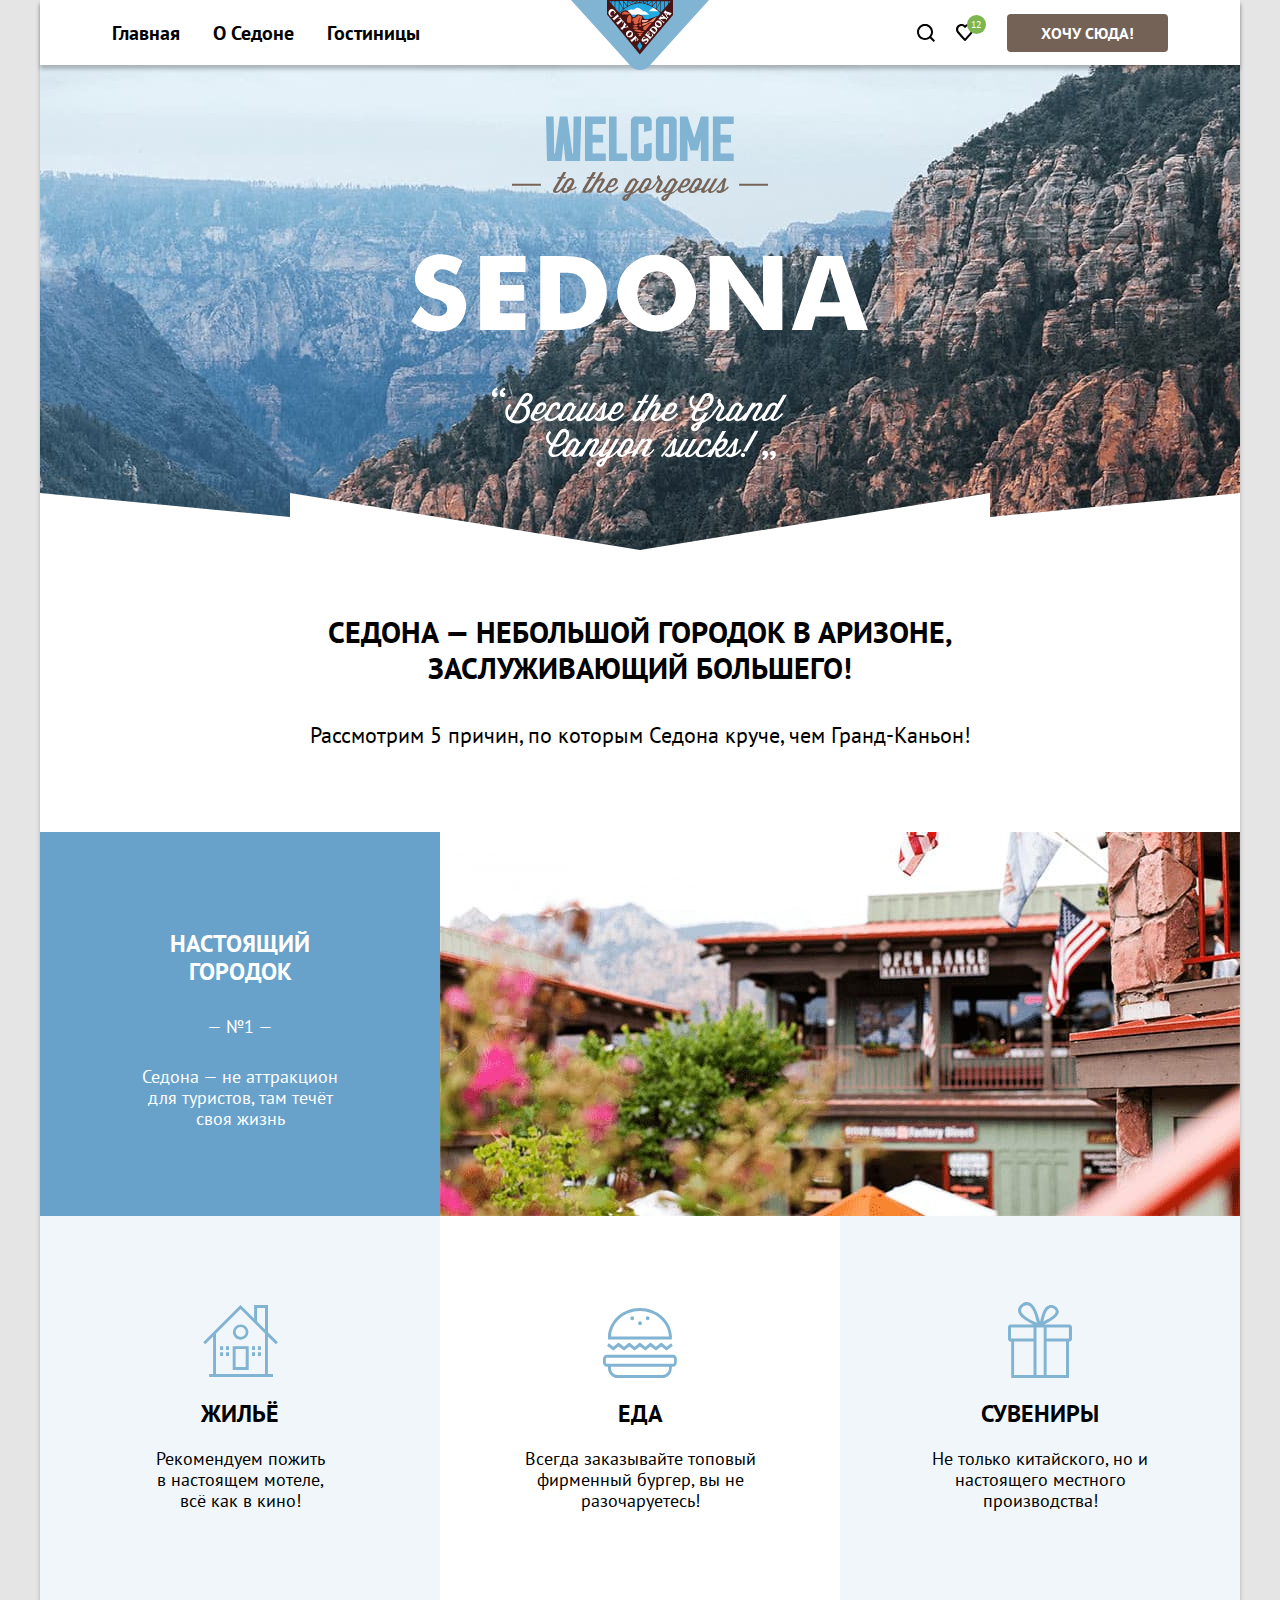
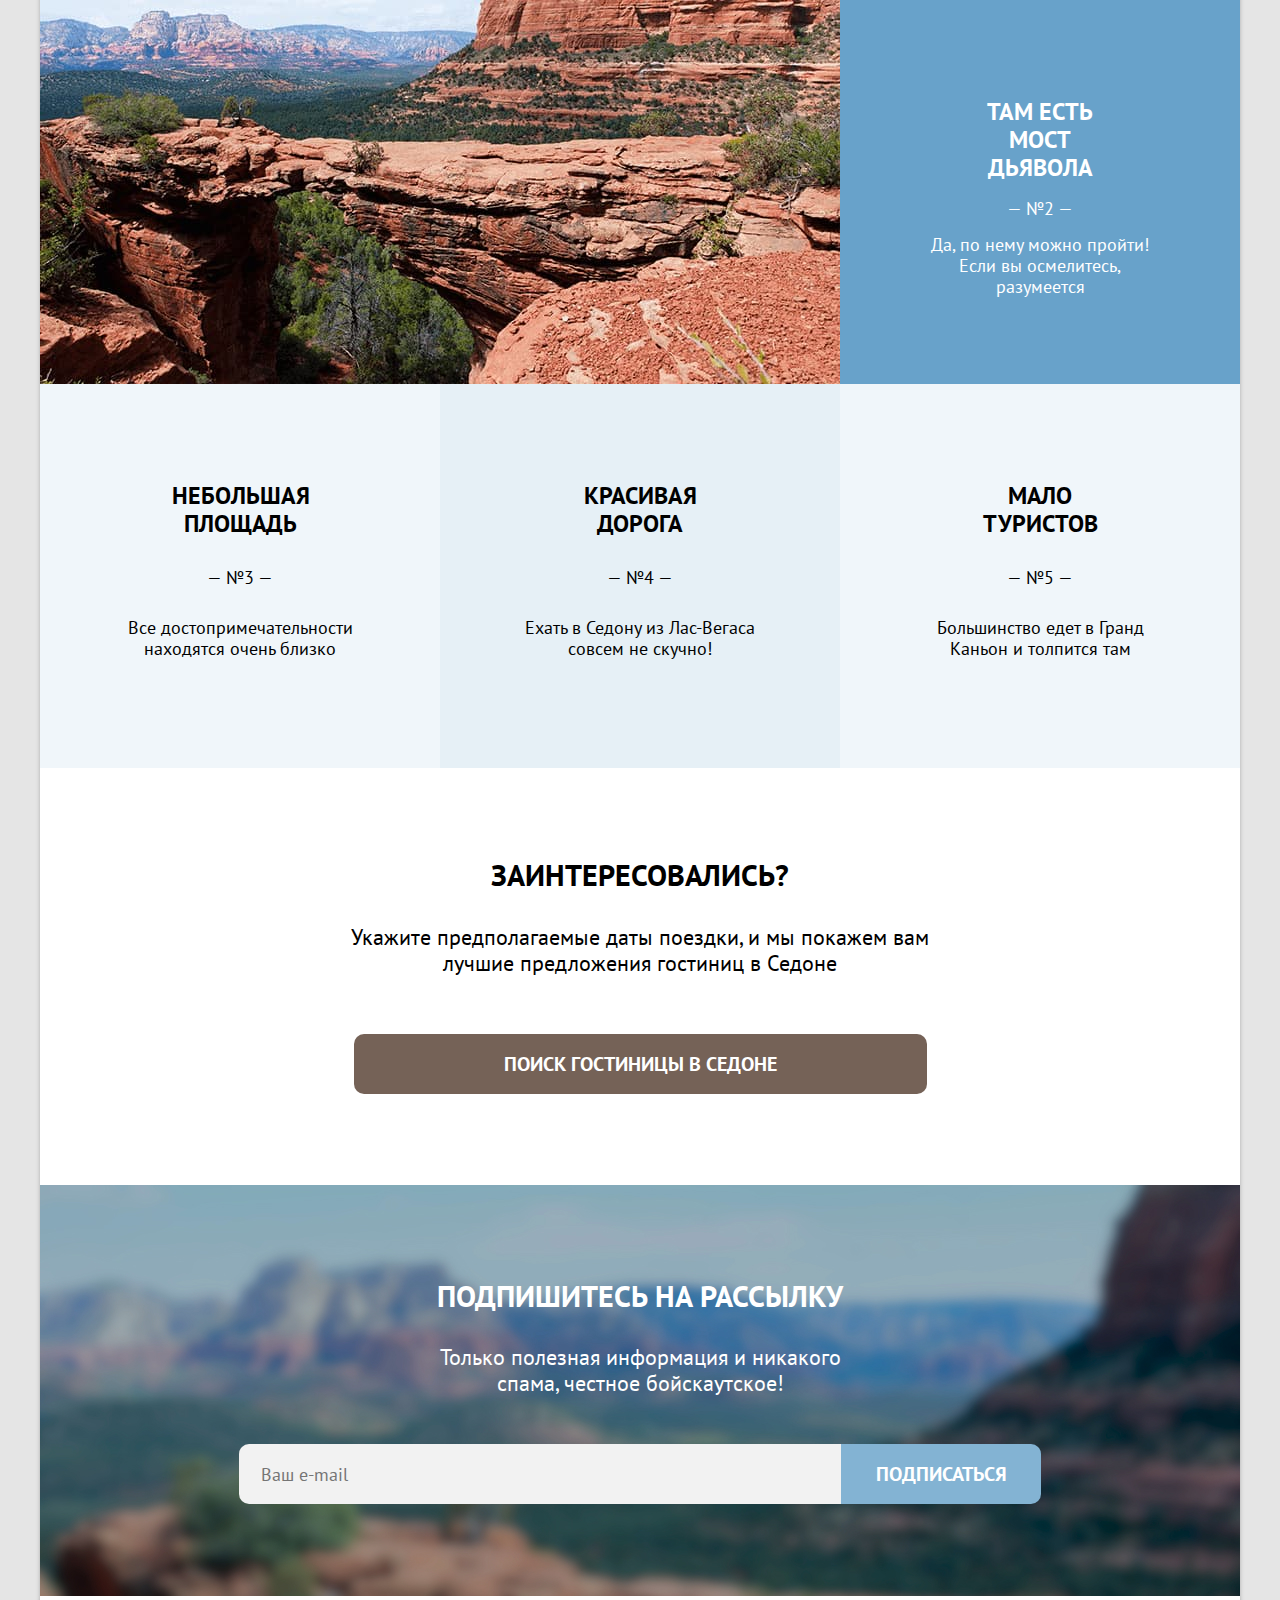
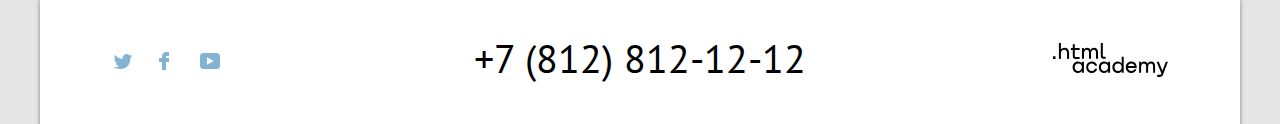
==== index.html @ 9c2007ab "Update index.html" ====
<!DOCTYPE html>
<html lang="ru">

<head>
  <meta charset="utf-8">
  <title>HTML Academy: Седона</title>
  <link href="css/style.css" rel="stylesheet">
</head>

<body>
  <div class="container">
    <header class="page-header">
      <nav class="navigation">
        <ul class="navigation-list">
          <li class="navigation-item">
            <a class="navigation-link" href="index.html">
              Главная
            </a>
          </li>
          <li class="navigation-item">
            <a class="navigation-link" href="#">
              О Седоне
            </a>
          </li>
          <li class="navigation-item">
            <a class="navigation-link" href="catalog.html">
              Гостиницы
            </a>
          </li>
        </ul>
        <a href="" class="sedona-logo">
          <img src="img/sedona.svg" alt="Логотип Седоны" width="138" height="70.05">
        </a>
        <ul class="navigation-list navigation-user">
          <li class="navigation-user-item">
            <button class="navigation-button button search-button" type="button">
              <span class="visually-hidden">
                Поиск
              </span>
            </button>
          </li>
          <li class="navigation-user-item">
            <button class="navigation-button button favourites-button" type="button">
              <span class="visually-hidden">
                Избранное
              </span>
              <p class="number-of-favourites">
              </p>
            </button>
            <div class="popover popover-favourites">
              <button class="popover-close-button">
                <span class="visually-hidden">Закрыть</span>
              </button>
              <div class="popover-content">
                <span class="visually-hidden">
                  Избранное
                </span>
                <ul class="favourites-list">
                  <li class="favourites-item">
                    <a class="favourites-item-img-info">
                      <img src="./img/hotel-2-small.jpg" alt="Изображение первого отеля" class="hotel-cart-img"
                        height="48px" width="48px">
                      <div class="favourites-item-info">
                        <h2 class="favourites-item-title">
                          Desert Quail Inn
                        </h2>
                        <p class="favourites-item-type">
                          Мотель
                        </p>
                      </div>
                    </a>
                    <button class="delete-button button">
                      <svg class="delete-icon" width="16" height="16" viewBox="0 0 16 16" fill="none"
                        xmlns="http://www.w3.org/2000/svg">
                        <path
                          d="M15.3 2.3H13.1H2.8H0.6C0.3 2.3 0 2.5 0 2.8C0 3.1 0.3 3.4 0.6 3.4H2.3V15.4C2.3 15.7 2.6 16 2.9 16H13.1C13.4 16 13.7 15.7 13.7 15.4V3.4H15.4C15.7 3.4 16 3.1 16 2.8C16 2.5 15.6 2.3 15.3 2.3ZM12.5 14.8H3.4V3.4H12.5V14.8Z"
                          fill="black" />
                        <path
                          d="M6.19995 1.2H9.59995C9.89995 1.2 10.2 0.9 10.2 0.6C10.2 0.3 9.99995 0 9.69995 0H6.19995C5.89995 0 5.69995 0.3 5.69995 0.6C5.69995 0.9 5.89995 1.2 6.19995 1.2Z"
                          fill="black" />
                        <path
                          d="M6.2001 12C6.5001 12 6.8001 11.7 6.8001 11.4V5.7C6.8001 5.4 6.5001 5.1 6.2001 5.1C5.9001 5.1 5.6001 5.4 5.6001 5.7V11.4C5.7001 11.7 5.9001 12 6.2001 12Z"
                          fill="black" />
                        <path
                          d="M9.7001 12C10.0001 12 10.3001 11.7 10.3001 11.4V5.7C10.3001 5.4 10.0001 5.1 9.7001 5.1C9.4001 5.1 9.1001 5.5 9.1001 5.7V11.4C9.1001 11.7 9.3001 12 9.7001 12Z"
                          fill="black" />
                      </svg>
                    </button>
                  </li>
                  <li class="favourites-item">
                    <div class="favourites-item-img-info">
                      <img src="./img/hotel-3-small.jpg" alt="Изображение второго отеля" class="hotel-cart-img"
                        height="48px" width="48px">
                      <div class="favourites-item-info">
                        <h2 class="favourites-item-title">
                          Villas at Poco Diablo
                        </h2>
                        <p class="favourites-item-type">
                          Апартаменты
                        </p>
                      </div>
                    </div>
                    <button class="delete-button button">
                      <svg class="delete-icon" width="16" height="16" viewBox="0 0 16 16" fill="none"
                        xmlns="http://www.w3.org/2000/svg">
                        <path
                          d="M15.3 2.3H13.1H2.8H0.6C0.3 2.3 0 2.5 0 2.8C0 3.1 0.3 3.4 0.6 3.4H2.3V15.4C2.3 15.7 2.6 16 2.9 16H13.1C13.4 16 13.7 15.7 13.7 15.4V3.4H15.4C15.7 3.4 16 3.1 16 2.8C16 2.5 15.6 2.3 15.3 2.3ZM12.5 14.8H3.4V3.4H12.5V14.8Z"
                          fill="black" />
                        <path
                          d="M6.19995 1.2H9.59995C9.89995 1.2 10.2 0.9 10.2 0.6C10.2 0.3 9.99995 0 9.69995 0H6.19995C5.89995 0 5.69995 0.3 5.69995 0.6C5.69995 0.9 5.89995 1.2 6.19995 1.2Z"
                          fill="black" />
                        <path
                          d="M6.2001 12C6.5001 12 6.8001 11.7 6.8001 11.4V5.7C6.8001 5.4 6.5001 5.1 6.2001 5.1C5.9001 5.1 5.6001 5.4 5.6001 5.7V11.4C5.7001 11.7 5.9001 12 6.2001 12Z"
                          fill="black" />
                        <path
                          d="M9.7001 12C10.0001 12 10.3001 11.7 10.3001 11.4V5.7C10.3001 5.4 10.0001 5.1 9.7001 5.1C9.4001 5.1 9.1001 5.5 9.1001 5.7V11.4C9.1001 11.7 9.3001 12 9.7001 12Z"
                          fill="black" />
                      </svg>
                    </button>
                  </li>
                </ul>
              </div>
              <button class="all-favourites-button button">
                <p class="all-favourites-title">
                  Все избранные
                </p>
              </button>
            </div>
          </li>
          <li class="navigation-user-item">
            <button class="navigation-link button button-wish" type="button">
              Хочу сюда!
            </button>
          </li>
        </ul>
      </nav>
    </header>
    <main class="main-page">
      <section class="intro-heading">
        <div class="intro-heading-img-wrap">
          <img src="img/welcome.svg" class="intro-heading-img-logo" alt="Добро пожаловать в Седону" width="458"
            height="352">
        </div>
        <svg class="triangles" width="1200" height="57" fill="none" xmlns="http://www.w3.org/2000/svg">
          <path d="M0 57V0l250 24V0l350 57L950 0v24l250-24v57H0Z" fill="#fff" />
        </svg>
      </section>
      <section class="intro-heading-title-text">
        <h1 class="intro-heading-title">
          Седона — небольшой городок в Аризоне, заслуживающий большего!
        </h1>
        <p class="intro-heading-text">
          Рассмотрим 5 причин, по которым Седона круче, чем Гранд-Каньон!
        </p>
      </section>
      <section class="reasons">
        <ul class="reasons-list">
          <li class="reasons-item">
            <div class="reasons-item-wrap">
              <h3 class="reasons-title">
                Настоящий городок
              </h3>
              <span class="reasons-number">
                — №1 —
              </span>
              <p class="reasons-description">
                Седона — не аттракцион для туристов, там течёт своя жизнь
              </p>
            </div>
          </li>
          <li class="reasons-item reasons-picture">
            <div class="reasons-item-picture">
              <img src="img/photo-1.jpg" class="reasons-img" alt="Фотография главной улицы" width="800" height="384">
            </div>
          </li>
          <li class="reasons-item">
            <div class="reasons-item-wrap">
              <svg class="subreason-1" width="75" height="72" fill="none" xmlns="http://www.w3.org/2000/svg">
                <path d="M29.7 65h16V41.2h-16V65Zm2.9-20.9h10.1v18H32.6v-18Z" fill="#81B3D2" />
                <path
                  d="m72.8 39.3 2.1-2.1-9.9-9.9V0H51.1v13.6L37.5 0 .2 37.2l2.1 2.1 7.8-7.8v37.6h-4V72H70v-2.9h-5.1V31.5l7.9 7.8ZM62 69.1H13V28.5L37.5 4.1 62 28.5v40.6Zm0-44.7-7.9-7.9V2.9H62v21.5Z"
                  fill="#81B3D2" />
                <path
                  d="M29.9 27.1c0 4.3 3.5 7.7 7.7 7.7 4.3 0 7.8-3.5 7.8-7.7 0-4.3-3.5-7.7-7.8-7.7a7.7 7.7 0 0 0-7.7 7.7Zm7.8-5a5 5 0 0 1 5 4.9c0 2.7-2.2 4.9-5 4.9a5 5 0 0 1-5-4.9c0-2.7 2.2-4.9 5-4.9ZM20.1 41.2h-3v3.9h3v-3.9ZM26 41.2h-3v3.9h3v-3.9ZM20.1 47.2h-3v3.9h3v-3.9ZM26 47.2h-3v3.9h3v-3.9ZM52 41.2h-3v3.9h3v-3.9ZM57.9 41.2h-3v3.9h3v-3.9ZM52 47.2h-3v3.9h3v-3.9ZM57.9 47.2h-3v3.9h3v-3.9Z"
                  fill="#81B3D2" />
              </svg>
              <h3 class="reasons-title">
                Жильё
              </h3>
              <p class="reasons-description">
                Рекомендуем пожить в настоящем мотеле, всё как в кино!
              </p>
            </div>
          </li>
          <li class="reasons-item">
            <div class="reasons-item-wrap">
              <svg class="subreason-2" width="74" height="70" fill="none" xmlns="http://www.w3.org/2000/svg">
                <path
                  d="M69.9 46.7H4.1C1.8 46.7 0 48.6 0 51v3.5c0 2.4 1.9 4.3 4.1 4.3H5v1.1C5 65.4 9.3 70 14.6 70h44.6c5.3 0 9.6-4.5 9.6-10.1v-1.1h.9c2.3 0 4.1-1.9 4.1-4.3V51a4 4 0 0 0-3.9-4.3ZM66 59.9c0 3.9-3 7-6.7 7H14.6c-3.7 0-6.7-3.2-6.7-7v-1.1H66v1.1Zm5.1-5.4c0 .7-.6 1.3-1.2 1.3H4c-.7 0-1.2-.6-1.2-1.3V51c0-.7.6-1.3 1.2-1.3h65.8c.7 0 1.2.6 1.2 1.3.1 0 .1 3.5.1 3.5ZM15.6 38.4l5.4 4.1 5.3-4.1 5.3 4.1 5.3-4.1 5.4 4.1 5.3-4.1 5.3 4.1 5.4-4.1 5.3 4.1 6.2-4.7-1.7-2.5-4.5 3.4-5.3-4.1-5.4 4.1-5.3-4.1-5.3 4.1-5.4-4.1-5.3 4.1-5.3-4.1-5.3 4.1-5.4-4.1-5.3 4.1-4.5-3.4-1.7 2.5 6.2 4.7 5.3-4.1ZM8 31.5h60.8c0-.6.1-1.2.1-1.9v-1.2C68.2 12.7 54.2 0 37 0 19.7 0 5.7 12.7 5 28.5v1.2c0 .6 0 1.3.1 1.9H8v-.1ZM37 3c15.6 0 28.4 11.3 29 25.5H8C8.6 14.4 21.4 3 37 3Z"
                  fill="#81B3D2" />
                <path
                  d="M37 17.3c1.05 0 1.9-.9 1.9-2s-.85-2-1.9-2c-1.05 0-1.9.9-1.9 2s.85 2 1.9 2ZM29.2 12.2c1.05 0 1.9-.9 1.9-2s-.85-2-1.9-2c-1.05 0-1.9.9-1.9 2s.85 2 1.9 2ZM44.7 12.2c1.05 0 1.9-.9 1.9-2s-.85-2-1.9-2c-1.05 0-1.9.9-1.9 2s.85 2 1.9 2Z"
                  fill="#81B3D2" />
              </svg>
              <h3 class="reasons-title">
                Еда
              </h3>
              <p class="reasons-description">
                Всегда заказывайте топовый фирменный бургер, вы не разочаруетесь!
              </p>
            </div>
          </li>
          <li class="reasons-item">
            <div class="reasons-item-wrap">
              <svg class="subreason-3" width="64" height="76" fill="none" xmlns="http://www.w3.org/2000/svg">
                <g clip-path="url(#b)">
                  <path
                    d="M61.1 22.5H36.3c13.8-6.9 14.9-11.3 14.4-13.7-1.2-4-5.7-7-10-5.4-5.6 2.1-7.1 10.4-8.6 16.4-2-6.1-3.8-13.8-8.2-17.7-1.3-1.1-3.1-2.3-5.8-2-4 .4-9.8 5.4-7.5 11 2.3 5.4 9.7 8.8 14.6 11.5H2.9A2.9 2.9 0 0 0 0 25.5v11.3c0 1.6 1.3 2.9 2.9 2.9h.3V76H61V39.6h.1c1.6 0 2.9-1.3 2.9-2.9V25.4c0-1.6-1.3-2.9-2.9-2.9ZM42.4 5.9c2.1-.3 5 1.3 5.3 3.2.4 2.8-3.4 5.3-5.1 6.4-2.5 1.7-4.9 2.6-7.3 4.1.9-3.7 2.5-13 7.1-13.7Zm-22.9 10c-2.2-1.5-6.5-4.4-6.4-7.8.1-3.6 5.7-6.6 8.8-3.9 3.9 3.4 5.7 11.1 7.1 16.6-3.2-1.5-6.3-2.8-9.5-4.9Zm6 57.1H6.1V39.6h19.4V73Zm0-36.5H3v-11h22.5v11Zm10.2 0V73h-7.2V25.6h7.2v10.9ZM58 73H38.6V39.6H58V73Zm2.9-36.5H38.6v-11h22.3v11Z"
                    fill="#81B3D2" />
                </g>
                <defs>
                  <clipPath id="b">
                    <path fill="#fff" d="M0 0h64v76H0z" />
                  </clipPath>
                </defs>
              </svg>
              <h3 class="reasons-title">
                Сувениры
              </h3>
              <p class="reasons-description">
                Не только китайского, но и настоящего местного производства!
              </p>
            </div>
          </li>
          <li class="reasons-item reasons-picture">
            <div class="reasons-item-picture">
              <img src="img/photo-2.jpg" class="reasons-img" alt="Мост дьявола" width="800" height="384">
            </div>
          </li>
          <li class="reasons-item">
            <div class="reasons-item-wrap">
              <h3 class="reasons-title">
                Там есть мост дьявола
              </h3>
              <span class="reasons-number">
                — №2 —
              </span>
              <p class="reasons-description">
                Да, по нему можно пройти! Если вы осмелитесь, разумеется
              </p>
            </div>
          </li>
          <li class="reasons-item">
            <div class="reasons-item-wrap">
              <h3 class="reasons-title">
                Небольшая площадь
              </h3>
              <span class="reasons-number">
                — №3 —
              </span>
              <p class="reasons-description">
                Все достопримечательности находятся очень близко
              </p>
            </div>
          </li>
          <li class="reasons-item">
            <div class="reasons-item-wrap">
              <h3 class="reasons-title">
                Красивая дорога
              </h3>
              <span class="reasons-number">
                — №4 —
              </span>
              <p class="reasons-description">
                Ехать в Седону из Лас-Вегаса совсем не скучно!
              </p>
            </div>
          </li>
          <li class="reasons-item">
            <div class="reasons-item-wrap">
              <h3 class="reasons-title">
                Мало туристов
              </h3>
              <span class="reasons-number">
                — №5 —
              </span>
              <p class="reasons-description">
                Большинство едет в Гранд Каньон и толпится там
              </p>
            </div>
          </li>
        </ul>
      </section>
      <section class="hotel-search">
          <h2 class="hotel-search-question">
            Заинтересовались?
          </h2>
          <p class="hotel-search-suggestions">
            Укажите предполагаемые даты поездки, и мы покажем вам лучшие предложения гостиниц в Седоне
          </p>
        <button class="button search-button-wrap" type="button">
          Поиск гостиницы в Седоне
        </button>
      </section>
      <section class="mailing">
        <h3 class="mailing-title">
          Подпишитесь на рассылку
        </h3>
        <p class="mailing-description">
          Только полезная информация и никакого спама, честное бойскаутское!
        </p>
        <form class="mailing-form" action="https://echo.htmlacademy.ru/" method="post">
          <input type="text" name="email" placeholder="Ваш e-mail" class="email">
          <button class="button mailing-button" type="submit">
            Подписаться
          </button>
        </form>
      </section>
    </main>
    <footer class="page-footer footer-container">
      <section class="social-contacts">
        <ul class="social-contacts-list">
          <li class="social-contacts-item" tabindex="1">
            <a class="social-link twitter-link" href="#">
              <span class="visually-hidden">
                Мы в твиттере
              </span>
            </a>
          </li>
          <li class="social-contacts-item" tabindex="1">
            <a class="social-link facebook-link" href="#">
              <span class="visually-hidden">
                Мы в фейсбуке
              </span>
            </a>
          </li>
          <li class="social-contacts-item" tabindex="1">
            <a class="social-link youtube-link" href="#">
              <span class="visually-hidden">
                Мы в ютюбе
              </span>
            </a>
          </li>

        </ul>
      </section>
      <section class="contacts-phone">
        <a class="footer-contacts-phone" href="tel:+78128121212">
          +7 (812) 812-12-12
        </a>
      </section>
      <section class="html-academy-contacts">
        <a class="html-academy-link" href="https://htmlacademy.ru/">
          <img src="img/html-academy.svg" alt="Логотип HTML Academy" class="html-academy-logo" width="115" height="34">
        </a>
      </section>
    </footer>
    <div class="modal-container">
      <div class="modal modal-search">
        <button class="modal-close-button">
          <span class="visually-hidden">
            Закрыть
          </span>
        </button>
        <section class="modal-content">
          <h2 class="modal-title">
            Поиск гостиницы в Седоне
          </h2>
        </section>
      </div>
    </div>
  </div>
</body>

</html>
---- css/style.css ----
@font-face {
    font-family: "PT Sans";
    font-style: normal;
    font-weight: 400;
    src: url(../fonts/ptsans-400.woff2) format("woff2");
    font-display: swap;
}
@font-face {
    font-family: "PT Sans";
    font-style: normal;
    font-weight: 700;
    src: url(../fonts/ptsans-700.woff2) format("woff2");
    font-display: swap;
}
:root {
    --coolLight: #83B3D3;
    --black: #000000;
    --dark: #333333;
    --gray: #e5e5e5;
    --light: #f2f2f2;
    --white: #ffffff;
    --warmLight: #756257;
    --neutralLight: #7DB54F;
    --coolLight_20: hsl(204 48% 67% / 0.2);
    --warmDark: #615048;
    --neutralDark: #6C9E42;
    --coolDark: #68A2CA;
    --coolLight_12: hsl(204 48% 67% / 0.12);
    --error: #FF5757;
    --warning: #FD922E;
    --success: #7DB550;
  }
body {
    margin:0;
    padding:0;
    background-color: var(--gray);
    font-family: "PT Sans", sans-serif;
    font-weight: 400;
    line-height: 26px;
}
.container {
    box-shadow:0 4px 4px 0 rgba(0,0,0,0.25);
}
.page-header {
    box-shadow:0 4px 4px 0 rgba(0,0,0,0.25);
    position:relative;
    padding:0 72px;
    z-index:1;
    height:65px;
}
.visually-hidden {
    position: absolute;
    width: 1px;
    height: 1px;
    margin: -1px;
    padding: 0;
    border: 0;
    clip: rect(0 0 0 0);
    overflow: hidden;
}
.container {
    display:grid;
    grid-template-rows: min-content 1fr min-content;
    min-height: 100vh;
    width:1200px;
    margin:0 auto;
    background-color: var(--white);
}
.navigation {
    font-size: 20px;
    font-weight: 700;
    display: flex;
    justify-content:space-between;
}
.navigation-list {
    display:flex;
    padding:0;
    flex-wrap:wrap;
    list-style-type:none;
}
.navigation-button {
    display:flex;
    align-items:center;
    justify-content:center;
}
.navigation-user {
    align-items:center;
}
.navigation-link {
    display:block;
    text-decoration:none;
}
.sedona-logo {
    position:absolute;
    top:0;
    left:50%;
    transform:translateX(-50%);
    z-index:2;
}
.search-button {
    background-image:url(../img/search.svg);
    background-repeat:no-repeat;
    background-position: center;
}
.search-button:hover {
    background-image:url(../img/search-hover.svg);
    background-repeat:no-repeat;
    background-position: center;
}
.search-button:focus{
    outline:none;
    padding:10px;
    outline:3px solid var(--coolLight);
    border-radius:10px;
}
.search-button:active {
    background-image:url(../img/search-active.svg);
}
.triangles {
    position:absolute;
    top:428px;
}
.button {
    font-family: "PT Sans", sans-serif;
    border:none;
    font-weight: 700;
    text-transform: uppercase;
    font-size:16px;
    cursor:pointer;
    color:var(--white);
    background-color:transparent;
    border:none;
}
.button-wish {
    padding:9px 34px;
    border-radius:4px;
    background-color:var(--warmLight);
}
.button-wish:hover {
    background-color:var(--warmDark);
}
.button-wish:focus {
    outline:none;
    background-color:var(--warmDark);
    outline:3px solid var(--coolLight);
    border-radius:6px;
}
.button-wish:active {
    background-color:var(--warmDark);
    color:rgba(255,255,255,0.3);
}
.search-button,
.favourites-button {
    background-color:transparent;
    padding:0;
    width:37px;
    height:37px;
}
.favourites-button {
    cursor:pointer;
    position:relative;
    background-image: url(../img/favourites.svg);
    background-repeat:no-repeat;
    background-position:center;
    align-self:center;
    margin-right:24px;
    top:-1px;
}
.number-of-favourites {
    position:absolute;
    font-size:10px;
    font-weight:400;
    background-color:var(--neutralLight);
    height:19px;
    width:19px;
    border-radius:50%;
    margin:0;
    top:1px;
    left:21px;
    text-align:center;
    vertical-align:middle;
    background-position:center;
}
.number-of-favourites::before {
    content: "12";
    position:absolute;
    top:3px;
    left:4px;
}
.favourites-button:hover {
    background-image: url(../img/favourites-hover.svg);
}
.favourites-button:active {
    background-image:url(../img/favourites-active.svg); 
}
.favourites-button:active .number-of-favourites {
    color:rgba(255,255,255,0.3);
}
.favourites-button:focus {
    outline:none;
    outline:3px solid var(--coolLight);
    border-radius:10px;
}
.navigation-item .navigation-link{
    color:var(--black);
    line-height:20px;
}
.navigation-item .navigation-link:hover{
    color:var(--warmLight);
}
.navigation-item .navigation-link:focus {
    color: var(--warmLight);
    outline: 3px solid var(--coolLight);
    border-radius: 10px;
}
.navigation-item .navigation-link:active {
    color: var(--warmLight);
    opacity: 30%;
}
.navigation-list {
    text-align: center;
    padding:14px 0;
    margin:0;
}
.navigation-item {
    padding:0;
    margin-right:33px;
    align-self:center;
}
.navigation-user-item{
    position:relative;
}
.navigation-user-item:nth-of-type(1) {
    margin-right:2px;
}
.popover {
    width:400px; 
    min-height:60px;
    font-size:16px;
    color:var(--black);
    position:absolute;
    z-index:10;
    top:45px;
    left:-150px;
    background-color:var(--white);
    box-sizing: content-box;
    border-bottom-left-radius:20px;
    border-bottom-right-radius:20px;
    border-top-left-radius:20px;
    border-top-right-radius:20px;
    display:none;
}
.popover-content {   
    padding:25px 25px 0 25px;
    border:1px solid var(--gray);
    outline-offset:-1px;
    border-radius:20px;
    border-bottom:none;
}
.popover-close-button {
    width:37px;
    height:37px;
    position:absolute;
    top:-46px;
    border:none;
    background-color:transparent;
    cursor:pointer;
}
.favourites-list {
    padding:0;
    margin:0;
}
.favourites-item {
    display:flex;
    margin-bottom:25px;
    justify-content:space-between;
}
.favourites-item-info {
    display:flex;
    flex-direction:column;
    align-items:flex-start;
    margin-left:17px;
    width:159px;
}
.favourites-item-img-info {
    display:flex;
    cursor:pointer;
}
.favourites-item-img-info:hover .hotel-cart-img {
    opacity:60%;
}
.favourites-item-img-info:hover .favourites-item-title {
    opacity:60%;
}
.favourites-item-img-info:hover .favourites-item-type {
    opacity:50%;
}
.favourites-item-img-info:focus {
    outline:3px solid var(--coolLight);
    padding:10px;
    border-radius:10px;
    margin:0;
}
.favourites-item-img-info:active .hotel-cart-img {
    opacity:40%;
}
.favourites-item-img-info:active .favourites-item-title {
    opacity:40%;
}
.favourites-item-img-info:active .favourites-item-type {
    opacity:30%;
}
.favourites-item-title {
    font-size:18px;
    font-weight:700;
    padding:0;
    width:159px;
    text-align:left;
    margin:0;
}
.favourites-item-type {
    font-size:16px;
    font-weight:400;
    padding:0;
    margin:0;
}
.delete-icon {
    opacity:20%;
}
.delete-button {
    cursor:pointer;
    padding:10px;
    justify-content:space-between;
}
.delete-button:hover .delete-icon{
    opacity:100%;
}
.delete-button:focus {
    outline:3px solid var(--coolLight);
}
.all-favourites-button {
    width:400px;
    height:60px;
    background-color:var(--warmLight);
    border:none;
    border-bottom-left-radius:20px;
    border-bottom-right-radius:20px;
}
.all-favourites-button:hover {
    background-color:var(--warmDark);
}
.all-favourites-button:focus {
    background-color:var(--warmDark);
    outline:3px solid var(--coolLight);
}
.all-favourites-button:active .all-favourites-title {
    opacity:30%;
}
.all-favourites-title {
    color:var(--white);
    text-transform:uppercase;
    font-weight:700;
    font-family:"PT Sans", sans-serif;
    font-size:16px;
}
.intro-heading {
    background-image: url(../img/index-background.jpg);
    background-repeat: no-repeat;
    background-size: 1200 485;
    padding-top:51px;
    padding-bottom:83px;
    position:relative;
}
.intro-heading-title-text{
    display:flex;
    flex-direction:column;
    align-items:center;
}
.intro-heading-img-logo {
    display:block;
    margin:0 auto;
}
.intro-heading-title {
    margin:0;
    font-size: 30px;
    font-weight: 700;
    text-transform: uppercase;
    line-height: 36px;
    text-align:center;
    width:720px;
    margin-top:63px;
}
.intro-heading-text {
    font-size:22px;
    margin:0;
    margin-top:38px;
    line-height:22px;
    margin-bottom:86px;
}
.reasons-list {
    margin:0;
    padding:0;
    text-align:center;
    display:grid;
    grid-template-columns:1fr 1fr 1fr;
    grid-template-rows:384px 384px 384px;
    gap:0px;
    list-style-type:none;
}
.reasons-picture {
    grid-column:span 2;
}
.reasons-item:nth-of-type(1) .reasons-item-wrap,
.reasons-item:nth-of-type(7) .reasons-item-wrap {
    background-color: var(--coolDark);
    color: var(--white);
    width:400px;
    height:384px;
}
.reasons-item:nth-of-type(3) .reasons-item-wrap,
.reasons-item:nth-of-type(5) .reasons-item-wrap,
.reasons-item:nth-of-type(8) .reasons-item-wrap,
.reasons-item:nth-of-type(10) .reasons-item-wrap{
    background-color: var(--coolLight_12);
}
.reasons-item:nth-of-type(4) .reasons-item-wrap {
    background-color: var(--white);
}
.reasons-item:nth-of-type(9) .reasons-item-wrap {
    background-color: var(--coolLight_20);
}
.reasons-item {
    margin:0;
    padding:0;
}
.reasons-item-wrap {
    display:flex;
    flex-direction:column;
    justify-content:space-between;
    width:400px;
    height:384px;
    position:relative;
}
.reasons-title {
    margin:0;
    font-size:24px;
    font-weight: 700;
    text-transform: uppercase;
    line-height: 28px;
    align-self:center;
    margin-top:98px;
}
.reasons-item:nth-of-type(3) .reasons-title,
.reasons-item:nth-of-type(4) .reasons-title,
.reasons-item:nth-of-type(5) .reasons-title {
    margin-top:184px;
}
.reasons-item:nth-of-type(1) .reasons-title {
    width:140px;
}
.reasons-item:nth-of-type(7) .reasons-title {
    width:171px;
}
.reasons-item:nth-of-type(8) .reasons-title {
    width:136px;
}
.reasons-item:nth-of-type(9) .reasons-title {
    width:113px;
}
.reasons-item:nth-of-type(10) .reasons-title {
    width:114px;
}
.reasons-number {
    font-size:18px;
    line-height: 21px;
}
.reasons-description {
    margin:0;
    font-size: 18px;
    line-height:21px;
    width: 220px;
    align-self: center;
    margin-bottom:87px;
    text-align:center;
}
.reasons-item:nth-of-type(8) .reasons-description,
.reasons-item:nth-of-type(9) .reasons-description,
.reasons-item:nth-of-type(10) .reasons-description {
    width:250px;
    margin-bottom:109px;
}
.reasons-item:nth-of-type(3) .reasons-description {
    width:172px;
}
.reasons-item:nth-of-type(4) .reasons-description {
    width:250px;
}
.reasons-item:nth-of-type(5) .reasons-description {
    width:250px;
}
.reasons-item:nth-of-type(3) .reasons-description,
.reasons-item:nth-of-type(4) .reasons-description,
.reasons-item:nth-of-type(5) .reasons-description {
    margin-bottom:89px;
}
.subreason-1,
.subreason-2, 
.subreason-3 {
    position:absolute;
    top:89px;
}
.subreason-1 {
    left:163.2px;
}
.subreason-2 {
    left:163px;
    top:92px;
}
.subreason-3 {
    left:168px;
    top:86px;
}
.hotel-search {
    display:flex;
    flex-direction:column;
    justify-content:center;
    padding:91px 0;
}
.hotel-search-text {
}
.hotel-search-question {
    margin:0;
    font-size: 30px;
    text-transform: uppercase;
    line-height: 31px;
    font-weight: 700;
    margin:0;
    text-align:center;
    height:50px;
    margin-bottom:15px;
}
.hotel-search-suggestions {
    margin:0;
    font-size:22px;
    line-height:26px;
    text-align:center;
    width:592px;
    align-self:center;
    margin-bottom:58px;
}
.search-button-wrap {
    padding:17px 150px;
    border-radius:10px;
    background-color:var(--warmLight);
    align-self:center;
    font-size:20px;
}
.search-button-wrap:hover {
    background-color:var(--warmDark);
}
.search-button-wrap:focus {
    background-color:var(--warmDark);
    outline:none;
    outline:3px solid var(--coolLight);
}
.search-button-wrap:active {
    background-color:var(--warmDark);
    color:rgba(255,255,255,0.3);
}
.mailing {
    background-image: url(../img/mailing.jpg);
    background-repeat: no-repeat;
    color: white;
    padding:94px;
    display:flex;
    flex-direction:column;
    justify-content:center;
    align-items:center;
}
.mailing-form {
    margin:0;
    display:flex;
    margin-top:48px;
}
.mailing-catalog {
    padding:57px;
    display:flex;
    flex-direction:column;
    justify-content:center;
    align-items:center;
    padding-bottom:134px;
}
.mailing-title {
    margin:0;
    font-size: 30px;
    font-weight: 700;
    text-transform: uppercase;
    line-height: 33px;
}
.mailing-description {
    margin:0;
    font-size:22px;
    line-height:26px;
    width:467px;
    text-align:center;
    margin-top:32px;
}
.mailing-button {
    background-color:var(--coolLight);
    padding:16px;
    border-bottom-right-radius:10px;
    border-top-right-radius:10px;
    margin:0;
    width:200px;
    font-size:20px;
}
.mailing-button:hover {
    background-color:var(--coolDark);
}
.mailing-button:focus {
    outline:none;
    background-color:var(--coolDark);
    outline:3px solid var(--warmDark);
}
.mailing-button:active {
    background-color:var(--coolDark);
    color:rgba(255,255,255,0.3);
}
.email {
    font-family: "PT Sans", sans-serif;
    border-bottom-left-radius: 10px;
    border-top-left-radius: 10px;
    border:none;
    background-color:var(--light);
    width:578px;
    height:58px;
    font-size:18px;
    padding-left:22px;
}
.email:hover {
    background-color:var(--gray);
}
.email:focus {
    outline:none;
    border:3px solid var(--coolLight);
}
.email:active {
    background-color:var(--white);
    border:2px solid var(--black);
}
.filters {
    background: var(--coolDark) url(../img/bg_catalog_1.jpg) no-repeat;
    background-size: 1200px 408px;
    color: var(--white);
}
.filters-header-title {
    font-size: 60px;
    font-weight: 700;
    padding:0;
    margin:0;
    /* padding-left:71px;
    padding-top:55px;
    padding-right:601px; */
    padding-top:62px;
    padding-left:71px;
}
.breadcrumbs {
    display:flex;
    margin:0;
    padding:0;
    list-style-type:none;
    margin-top:17px;
    margin-left:73px;
    position:relative;
}
.main-page-link {
    text-decoration:none;
}
.arrow {
    margin-left:8px;
    margin-right:9px;
}
.breadcrumbs-item .visually-hidden {
    color: var(--white);
    font-size:16px;
    line-height:auto;
} 
.breadcrumbs-item a {
    color: var(--white);
    font-size:16px; 
}
.current-page-link {
    text-decoration:none;
}
.filters-block {
    display:flex;
    padding-top:43px;
    padding-bottom:75px;
}
.catalog-filter-list {
    list-style-type:none;
    padding:0;
    margin:0;
    margin-left:1px;
}
.housing-type-block-list {
    list-style-type:none;
    padding:0;
    margin:0;
}
.infrastructure-block, .housing-type-block, .cost-block, .seaech-actions {
    display:flex;
    flex-direction:column;
}
.check {
    position:relative;
}
.check-label {
    margin-left:39px;
    cursor:pointer;
}
.check::before {
    content:"";
    height:20px;
    width:20px;
    border-radius:4px;
    position:absolute;
    transform:translateY(-50%);
    top:50%;
    left:0;
    cursor:pointer;
    background-color:var(--white);
}
.check-input:hover +.check::before {
    background-color:rgba(255,255,255,0.6);
}
.check-input:focus + .check::before {
    border:3px solid rgba(131, 179, 211,0.6);
    background-color:rgba(255,255,255,0.6);
    outline:none;
    border-radius:4px;
    box-sizing: border-box;
}
.check-input:active +.check::before {
    background-color:rgba(255,255,255,0.3);
}
.check-input:checked + .check::before {
    background-image:url(../img/tick.svg);
    background-repeat:no-repeat;
    background-position:center;
}
.check-input:checked:hover + .check::before {
    background-image:url(../img/tick.svg);
    background-repeat:no-repeat;
    background-position:center;
    background-color:rgba(255,255,255,0.6);
}
.check-input:checked:focus +.check::before { 
    border:3px solid rgba(131, 179, 211,0.6);
    background-color:rgba(255,255,255,0.6);
    outline:none;
    border-radius:4px;
    box-sizing: border-box;
}
.check-input:checked:active +.check::before { 
    background-image:url(../img/tick.svg);
    background-repeat:no-repeat;
    background-position:center;
    background-color:rgba(255,255,255,0.3);
}
.infrastructure-title, .housing-type-title, .cost-title {
    font-size:20px;
    font-weight:700;
    margin:0;
}
.infrastructure-block {
    padding-left:71px;
}
.housing-type-block {
    padding-left:67px;
}
.housing-type-block-list {
    margin-left:1px;
}
.housing-type-item:nth-of-type(1) {
    margin-top:27px;
}
.housing-type-item:nth-of-type(2) {
    margin-top:11px;
}
.housing-type-item:nth-of-type(3) {
    margin-top:9px;
}
.radio {
    position:relative;
}
.radio::before {
    content:"";
    width:20px;
    height:20px;
    border-radius:50%;
    background-color:white;
    position:absolute;
    transform: translateY(-50%);
    top: 50%;
    cursor:pointer;
}
.radio-input:focus +.radio::before {
    outline: 3px solid var(--coolLight);
    outline-offset:-3px;
}
.radio-input:checked +.radio::before {
    background-image:url(../img/radio.svg);
    background-repeat:no-repeat;
    background-position:center;
}
.radio-input:checked:focus +.radio::before {
    border:3px solid var(--coolLight);
}
.radio-label {
    margin-left:39px;
    cursor:pointer;
}
.cost-block {
    padding-left:167px;
}
.check-label, .radio-label {
    font-size:18px;
}
.swimmingpool, .hotel {
    padding:0;
    margin:0;
    margin-top:28px;
}
.radio-hotel-type, .checkbox {
    cursor: pointer;
}
.parking, .motel {
    margin-top:10px;
}
.wifi {
    margin-top:9px;
}
.range {
    margin-top:34px;
    display:flex;
    flex-direction:column;
}
.range-wrapper-inputs {
    display:flex;
}
.min,.max {
    margin:0;
    background:transparent;
    border:2px solid var(--white);
    width:141.5px;
}
input[placeholder="от"],input[placeholder="до"] {
    text-align:right;
    font-size:18px;
    color:rgba(255,255,255,0.3)
}
input[placeholder="от"] {
    padding-right:14px;
    width:126px;
    height:19px;
}
input[placeholder="до"] {
    padding-right:17px;
    width:124px;
    height:19px;
}
.min {
    border-top-left-radius:4px;
    border-bottom-left-radius:4px;
    padding-top:13px;
    padding-bottom:13px;
}
.min:hover{
    border:2px solid rgba(255,255,255,0.6);
}
.max:hover {
    border:2px solid rgba(255,255,255,0.6);
    border-left:none;
}
.min:focus, .max:focus {
    outline:none;
    box-shadow:0 0 0 3px var(--coolLight),
            inset 0 0 0  3px var(--coolLight);
}
.min:active, .max:active {
    background-color:var(--warmLight);
}
.max {
    border-top-right-radius:4px;
    border-bottom-right-radius:4px;
    border-left:none;
    padding-top:13px;
    padding-bottom:13px;
}
.range-scale {
    position:relative;
    height:4px;
    background-color:rgba(255,255,255,0.3);
    margin-top:28px;
    margin-left:3px;
}
.range-bar {
    position:absolute;
    height:4px;
    background-color:var(--white);
    width:227px;
}
.price-toggle {
    background-color:var(--white);
    border:none;
    border-radius:5px;
    width:20px;
    height:20px;
    position:relative;
    top:-16px;
}
.price-toggle:hover {
    box-shadow:0 4px 10px 0 rgba(0,0,0,0.25);
}
.price-toggle:active {
    border:3px solid var(--coolLight);
    box-shadow:0 4px 10px 0 rgba(0,0,0,0.25);
}
.price-toggle::focus {
    border:2px solid var(--coolLight);
    box-shadow:0 4px 10px 0 rgba(0,0,0,0.25);
}
.max-toggle {
    left:190px;
}
.search-actions-buttons {
    display:flex;
    flex-direction:column;
    margin:0;
    justify-content:flex-end;
    margin-left:80px;
    margin-right:37px;
    padding-top:60px;
}
.button-apply {
    padding:14px 35px;
    border-radius:4px;
    background-color:var(--coolLight);
}
.button-apply:hover {
    background-color:var(--coolDark);
}
.button-apply:focus {
    background-color:var(--coolDark);
    outline:none;
    outline:3px solid var(--white);
}
.button-apply:active {
    background-color:var(--coolDark);
    color:rgba(255,255,255,0.3);
}
.button-reset {
    background-color: transparent;
    text-transform:none;
    font-weight:400;
    margin-bottom:7px;
    margin-top:18px;
    width:91px;
    align-self:center;
    font-size:18px;
}
.button-reset:hover {
    color:rgba(255,255,255,0.6);
}
.button-reset:focus {
    outline:3px solid var(--coolLight);
    border-radius:4px;
}
.button-reset:active {
    color:rgba(255,255,255,0.3);
}
.results {
    display:flex;
    margin: 44px 72px;
}
.sorting-form {
    padding:0;
}
.sorting-wrap {
    align-self:center;
    margin-left:178px;
}
.sorting {
    font-family: "PT Sans",sans-serif;
    padding-left:14px;
    padding-bottom:2px;
    border:1px solid var(--gray);
    align-self:center;
    width:287px;
    height:48px;
    border-radius:4px;
    cursor:pointer;
    font-size:18px;
}
.cheap,.popular,.expensive {
    cursor:pointer;
}
.results-view-list {
    display:flex;
    margin:0;
    margin-left:75px;
    list-style-type:none;
    padding:0;
}
.view-button {
    border:2px solid var(--gray);
    border-radius:4px;
    padding:12px 12px;
    box-shadow:0 4px 4px 0 rgba(0,0,0,0.25);
    margin-left:7px;
}
.button-list {
    border:2px solid var(--black);
}
.results-view-item {
    margin-right:3px;
}
.results-view-item:nth-of-type(1) .view-button {
    padding:13px 12px;
}
.results-view-item:nth-of-type(2) .view-button {
    padding:13px 14px;
}
.count-results {
    color:var(--black);
    font-size:30px;
    margin:0;
    margin-top:1px;
    font-weight:700;
    text-transform:uppercase;
    align-self:center;
    width:350px;
    padding:0;
}
.hotels-list {
    list-style-type:none;
    padding:0;
    margin:0;
}
.hotels-item {
    display:flex;
    border-top:1px solid var(--gray);
    padding:30px 0;
    margin:-4px 72px;
}
.hotels-item:nth-of-type(1) .hotel-cost-type,
.hotels-item:nth-of-type(2) .hotel-cost-type{
    margin-left:-4px;
}
.hotels-item:nth-of-type(4) {
    border-bottom:1px solid var(--gray);
    padding-bottom:30px;
}
.hotels-item:nth-of-type(2),
.hotels-item:nth-of-type(3),
.hotels-item:nth-of-type(4) {
    margin-top:3px;
}
.hotels-item-info {
    display:flex;
    flex-direction:column;
    justify-content:space-between;
    width:325px;
}
.hotels-item-info-column {
    display:flex;
    flex-direction:column;
}
.hotel-type-cost {
    display:flex;
}
.hotel-name {
    font-size:24px;
    font-weight:700;
    margin:0;
    width:322px;
}
.hotel-image {
    margin-right:36px;
}
.hotel-type,.hotel-cost {
    font-size:18px;
}
.hotel-cost-type {
    position:relative;
    left:83px;
}
.hotels-item:nth-of-type(4) .hotel-cost-type {
    left:79px;
}
.motel-cost-type {
    position:relative;
    left:102px;
}
.apartment-cost-type {
    position:relative;
    left:54px;
}
.buttons {
    margin-top:31px;
    width:340px;
}
.favourites-button-catalog {
    background-color:var(--coolLight);
    margin-left:8px;
    border-radius:4px;
    padding:7px 30px;
}
.favourites-button-catalog:hover {
    background-color:var(--coolDark);
    border:1px solid var(--warmLight);
    outline-offset:-1px;
    padding:6px 29px;
}
.favourites-button-catalog:focus {
    background-color:var(--coolDark);
    border:3px solid var(--warmLight);
    outline:none;
}
.favourites-button-catalog:active {
    color:rgba(255,255,255,0.3);
    background-color:var(--coolDark);
}
.in-favourites-button {
    margin-left:8px;
    padding:7px 28px;
    border-radius:4px;
    background-color:var(--neutralLight);
}
.in-favourites-button:hover {
    background-color:var(--neutralDark);
}
.in-favourites-button:focus {
    outline:none;
    background-color:var(--neutralDark);
    border:3px solid var(--warmLight);
}
.in-favourites-button:active {
    background-color:var(--neutralDark);
    color:rgba(255,255,255,0.3);
}
.details-button {
    padding:9px 32px;
    border-radius:4px;
    background-color:var(--warmLight);
}
.details-button:hover {
    background-color:var(--warmDark);
}
.details-button:focus {
    background-color:var(--warmDark);
    border:3px solid var(--coolLight);
    outline:none;
    padding:7px 32px;
}
.details-button:active {
    color:rgba(255,255,255,0.3);
    background-color:var(--warmDark);
}
.rating {
    margin-left:auto;
    display:flex;
    flex-direction:column;
    justify-content:space-between;
}
.rating-stars {
    align-self:center;
}
.rating-score {
    color:var(--dark);
    font-size:16px;
    text-transform:uppercase;
    background-color:var(--light);
    width:95px;
    padding:7px 32px;
    border-radius:4px;
}
.number-products-form {
    width:160px;
}
.number-products {
    font-family: "PT Sans", sans-serif;
    display:flex;
    margin-left:301px
}
.number-of-products {
    width:175px;
    align-self:center;
    font-size:18px;
    margin-top:14px;
}
.number-products-select {
    width:160px;
    border:2px solid var(--gray);
    border-radius:4px;
    margin-left:51px;
    padding-left:11px;
    height:49px;
    margin-top:2px;
    font-size:18px;
}
.load-more {
    display:flex;
    justify-content:center;
    margin:auto;
    width:1056px;
    border-bottom:1px solid var(--gray);
}
.load-more-button {
    width:625px;
    padding:15px 240px;
    background-color:var(--coolLight);
    border-radius:4px;
    margin:32px 215.5px;
    font-size:20px;
}
.load-more-button:hover {
    background-color:var(--coolDark);
}
.load-more-button:focus {
    outline:none;
    background-color:var(--coolDark);
    border:3px solid var(--warmLight);
    padding:12px 237px;
}
.load-more-button:active {
    background-color:var(--coolDark);
    color:rgba(255,255,255,0.3);
}
.pagination {
    display:flex;
    justify-content:space-between;
    width:369px;
}
.pages-hotels {
    display:flex;
    justify-content:space-between;
    width:1056px;
    margin:29px 72px;
}
.current-page-link {
    color:var(--black);
}
.page-link {
    color:var(--white);
}
.button-link {
    border-radius:4px;
    padding:0;
    padding:14px 22px;
    margin:0;
    background-color:var(--coolLight);
    border:none;
    margin-right:7px;
    font-size:20px;
}
.page-item:nth-of-type(5) .button-link {
    padding:14px 20px;
}
.page-item:nth-of-type(6) .button-link {
    padding:14px 16px;
}
.button-link:hover {
    background-color:var(--coolDark);
}
.button-link:focus {
    border:3px solid var(--warmLight);
    outline:none;
    padding:12px 19px;
}
.button-link:active {
    background-color:var(--coolDark);
    color:rgba(255,255,255,0.3);
}
.current-page {
    padding:14px 22px;
    border-radius:4px;
    background-color:var(--light);
    color:var(--black);
    margin-right:8px;
}
.current-page:hover {
    background-color:var(--gray);
}
.current-page:focus {
    border:3px solid var(--warmLight);
    outline:none;
    padding:12px 19px;
}
.current-page:active {
    color:var(--black);
}
li.current-page, li.page {
    margin:0;
}
.all-pages {
    display:flex;
    margin:0;
    margin-right:301px;
    list-style-type:none;
    padding:0;
}
.page-footer {
    display:flex;
    padding:40px 72px;
    justify-content:center;
    box-shadow:0 4px 4px 0 rgba(0,0,0,0.25);
}
.social-contacts {
    width:33.333%;
    align-self:center;
}
.social-contacts-item {
    padding:14.5px;
}
.social-contacts-list {
    display:flex;
    flex-wrap:wrap;
    padding:0;
    margin:0;
    list-style-type:none;
}
.social-contacts-item {
    cursor:pointer;
}
.social-contacts-item:nth-of-type(1){
    background-image:url(../img/social-twitter.svg);
    background-repeat:no-repeat;
    background-position:center;
    margin-right:8px;
    margin-left:-4px;
}
.social-contacts-item:nth-of-type(1):hover {
    background-image:url(../img/twitter-hover.svg);
    background-repeat:no-repeat;
    background-position:center;
}
.social-contacts-item:nth-of-type(1):focus {
    border:3px solid var(--coolLight);
    border-radius:10px;
}
.social-contacts-item:nth-of-type(1):active {
    opacity:30%;
}
.social-contacts-item:nth-of-type(2) {
    background-image:url(../img/social-facebook.svg);
    background-repeat:no-repeat;
    background-position:center;
    margin-right:22px;
    margin-left:4px;
}
.social-contacts-item:nth-of-type(2):hover {
    background-image:url(../img/fb-hover.svg);
    background-repeat:no-repeat;
    background-position:center;
} 
.social-contacts-item:nth-of-type(2):focus {
    border:3px solid var(--coolLight);
    border-radius:10px;
}
.social-contacts-item:nth-of-type(2):active {
    opacity:30%;
}
.social-contacts-item:nth-of-type(3) {
    background-image:url(../img/social-youtube.svg);
    background-repeat:no-repeat;
    background-position:center;
    margin-left:-5px;
}
.social-contacts-item:nth-of-type(3):hover {
    background-image:url(../img/yt-hover.svg);
    background-repeat:no-repeat;
    background-position:center;
}
.social-contacts-item:nth-of-type(3):focus {
    border:3px solid var(--coolLight);
    border-radius:10px;
}
.social-contacts-item:nth-of-type(3):active {
    opacity:30%;
}
.contacts-phone {
    width:33.333%;
    text-align:center;
}
.html-academy-contacts {
    width:33.333%;
    display:flex;
    justify-content:flex-end;
    margin-top:5px;
}
.footer-contacts-phone {
    font-size:40px;
    line-height:40px;
    color:var(--black);
    text-decoration:none;
}
.modal-container {
    position:fixed;
    background-color:rgba(242,242,242,0.8);
    display:flex;
    top:0;
    left:0;
    width:100%;
    height:100%;
    z-index:3;
    display:none;
}
.modal {
    position:relative;
    margin:auto;
    padding:54px 70px 70px 70px;
    background-color:var(--white);
    border-radius:30px;
}
.modal-search {
    width:575px;
    position:relative;
}
.modal-close-button {
    background-image: url(../img/modal_close_button.svg);
    width:53px;
    height:53px;
    background-repeat:no-repeat;
    background-position:center;
    border:none;
    border-radius:50%;
    position:absolute;
    top:54px;
    left:592px;
}
.buttons {
    display:flex;
}
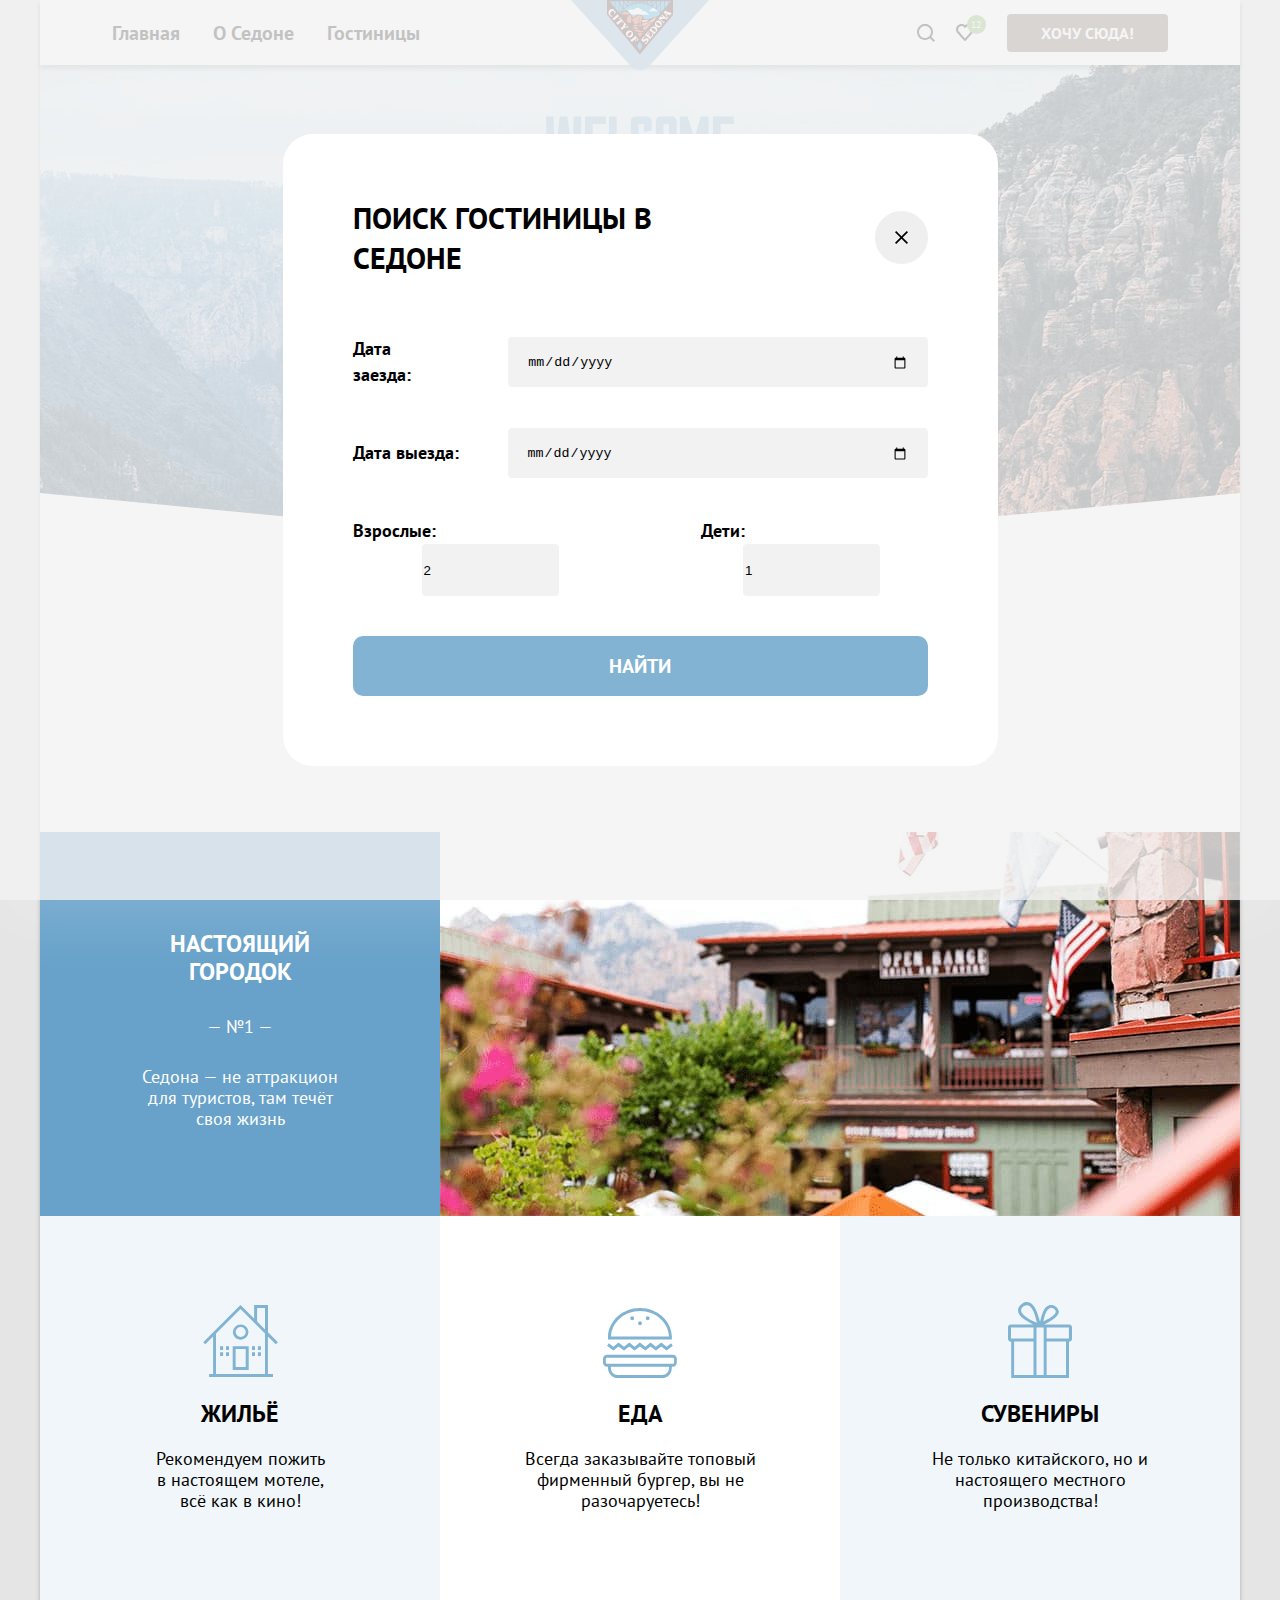
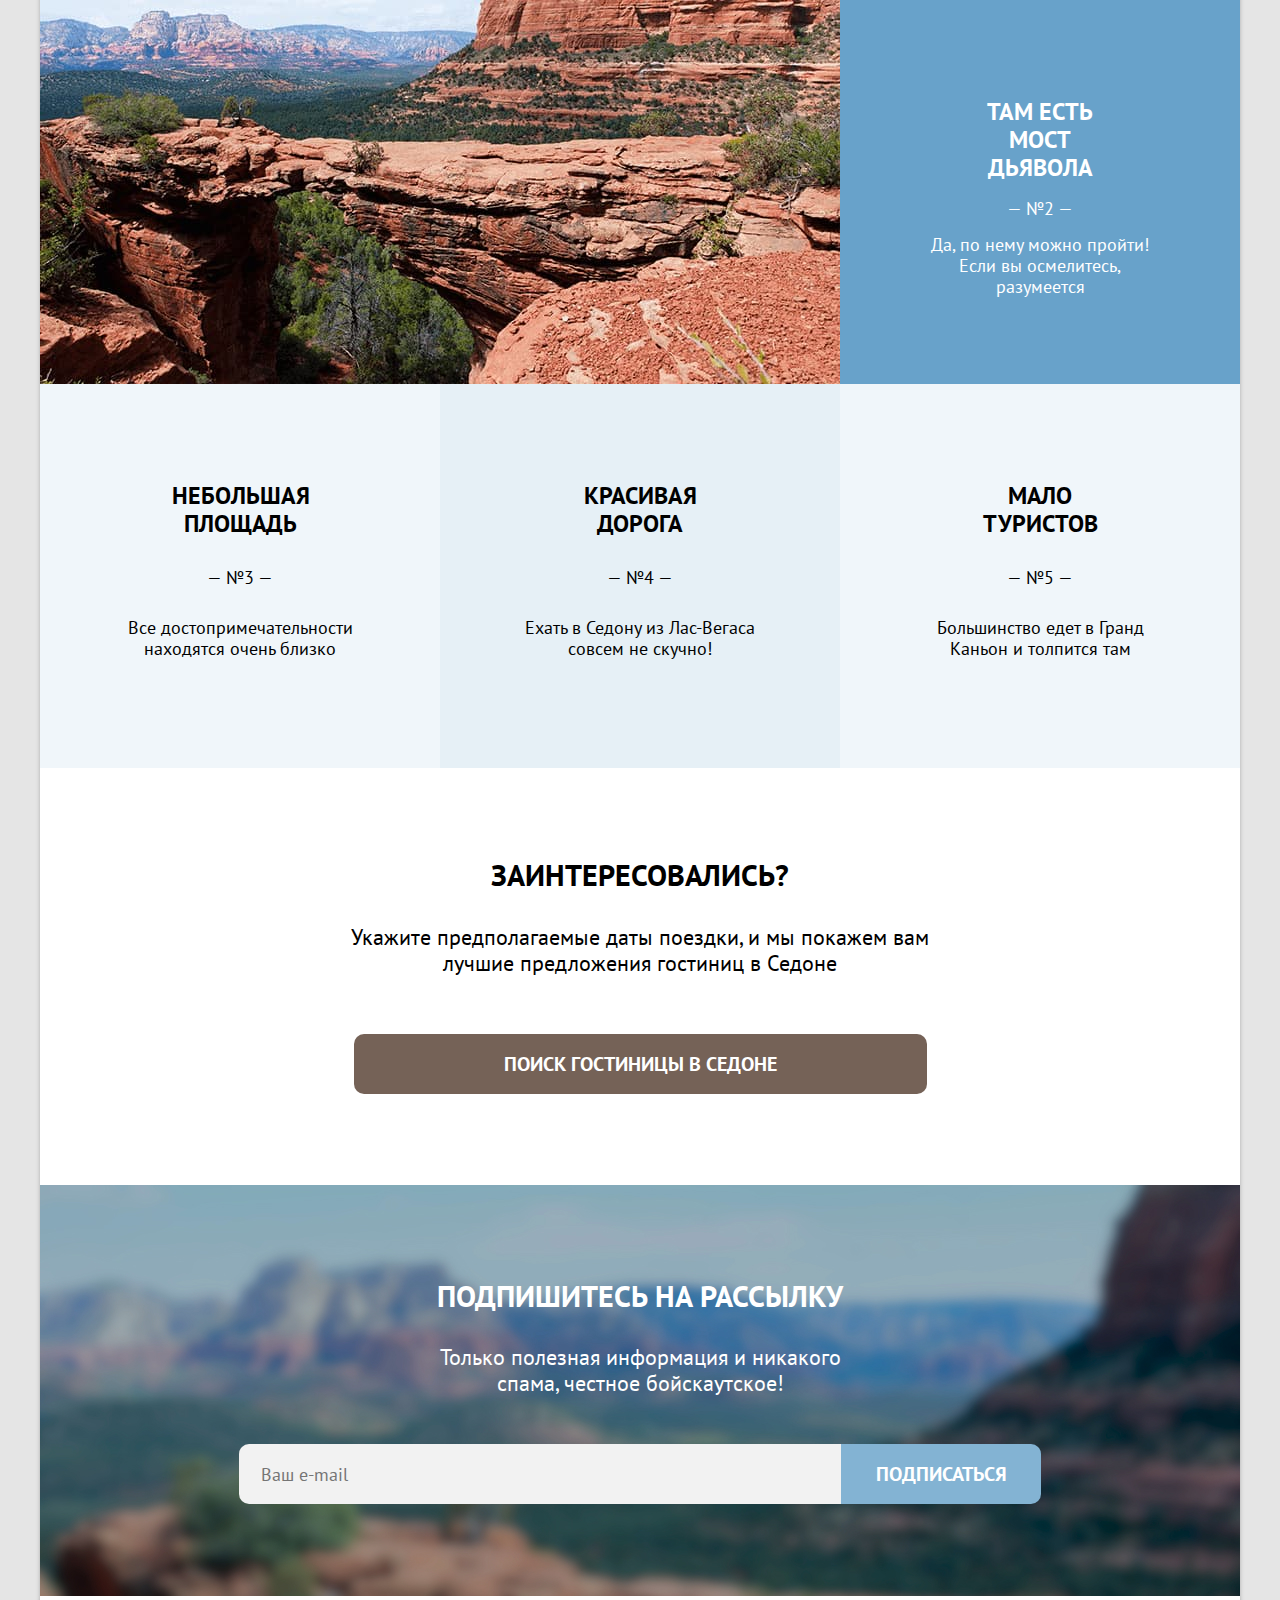
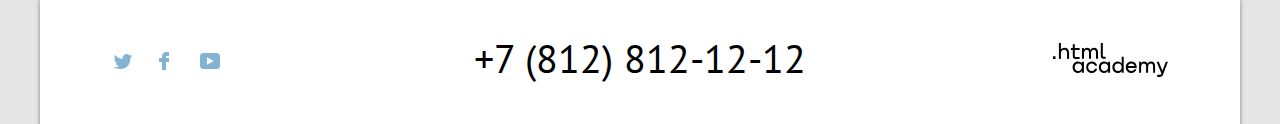
==== commit d4006011: "Update index.html" ====
--- a/index.html
+++ b/index.html
@@ -292,12 +292,12 @@
         </ul>
       </section>
       <section class="hotel-search">
-          <h2 class="hotel-search-question">
-            Заинтересовались?
-          </h2>
-          <p class="hotel-search-suggestions">
-            Укажите предполагаемые даты поездки, и мы покажем вам лучшие предложения гостиниц в Седоне
-          </p>
+        <h2 class="hotel-search-question">
+          Заинтересовались?
+        </h2>
+        <p class="hotel-search-suggestions">
+          Укажите предполагаемые даты поездки, и мы покажем вам лучшие предложения гостиниц в Седоне
+        </p>
         <button class="button search-button-wrap" type="button">
           Поиск гостиницы в Седоне
         </button>
@@ -320,21 +320,21 @@
     <footer class="page-footer footer-container">
       <section class="social-contacts">
         <ul class="social-contacts-list">
-          <li class="social-contacts-item" tabindex="1">
+          <li class="social-contacts-item">
             <a class="social-link twitter-link" href="#">
               <span class="visually-hidden">
                 Мы в твиттере
               </span>
             </a>
           </li>
-          <li class="social-contacts-item" tabindex="1">
+          <li class="social-contacts-item">
             <a class="social-link facebook-link" href="#">
               <span class="visually-hidden">
                 Мы в фейсбуке
               </span>
             </a>
           </li>
-          <li class="social-contacts-item" tabindex="1">
+          <li class="social-contacts-item">
             <a class="social-link youtube-link" href="#">
               <span class="visually-hidden">
                 Мы в ютюбе
@@ -357,15 +357,38 @@
     </footer>
     <div class="modal-container">
       <div class="modal modal-search">
-        <button class="modal-close-button">
-          <span class="visually-hidden">
-            Закрыть
-          </span>
-        </button>
-        <section class="modal-content">
+        <div class="modal-title-close">
           <h2 class="modal-title">
             Поиск гостиницы в Седоне
           </h2>
+          <button class="modal-close-button">
+            <span class="visually-hidden">
+              Закрыть
+            </span>
+          </button>
+        </div>
+        <section class="modal-content">
+          <form class="modal-form" action="https://echo.htmlacademy.ru/" method="post">
+            <div class="date-form-wrap">
+              <label class="date-in-label" for="date-in">Дата заезда:</label>
+              <input type="date" class="date-in-input" name="date-in" id="date-in">
+            </div>
+            <div class="date-form-wrap">
+              <label class="date-out-label" for="date-in">Дата выезда:</label>
+              <input type="date" class="date-out-input" name="date-out" id="date-out">
+            </div>
+            <div class="number-of-guests">
+              <div class="number-of-adults">
+                <label for="number-adults" class="number-label">Взрослые:</label>
+                <input type="number" class="number-input" name="number-adults" id="number-adults" value="2">
+              </div>
+              <div class="number-of-children">
+                <label for="number-children" class="number-label">Дети:</label>
+                <input type="number" class="number-input" name="number-children" id="number-children" value="1">
+              </div>
+            </div>
+            <button class="button search-hotel-button">Найти</button>
+          </form>
         </section>
       </div>
     </div>
--- a/css/style.css
+++ b/css/style.css
@@ -791,10 +791,13 @@
 .housing-type-item:nth-of-type(3) {
     margin-top:9px;
 }
-.radio {
+.radio-label {
+    padding-left:39px;
+    cursor:pointer;
     position:relative;
 }
-.radio::before {
+
+.radio-label::before {
     content:"";
     width:20px;
     height:20px;
@@ -803,23 +806,21 @@
     position:absolute;
     transform: translateY(-50%);
     top: 50%;
+    left: 0;
     cursor:pointer;
 }
-.radio-input:focus +.radio::before {
-    outline: 3px solid var(--coolLight);
-    outline-offset:-3px;
-}
-.radio-input:checked +.radio::before {
-    background-image:url(../img/radio.svg);
-    background-repeat:no-repeat;
-    background-position:center;
-}
-.radio-input:checked:focus +.radio::before {
-    border:3px solid var(--coolLight);
-}
-.radio-label {
-    margin-left:39px;
-    cursor:pointer;
+
+.radio-input:focus +.radio-label::before {
+    border: 3px solid var(--coolLight);
+    box-sizing: border-box;
+}
+.radio-input:checked +.radio-label::before {
+    background-color: #3F5E72;
+    border:5px solid white;
+    box-sizing: border-box;
+}
+.radio-input:checked:focus +.radio-label::before {
+    box-shadow: 0px 0px 0px 3px var(--coolLight);
 }
 .cost-block {
     padding-left:167px;
@@ -1124,9 +1125,10 @@
     padding:6px 29px;
 }
 .favourites-button-catalog:focus {
+    outline:none;
     background-color:var(--coolDark);
-    border:3px solid var(--warmLight);
-    outline:none;
+    outline:3px solid var(--warmLight);
+    box-sizing:border-box;
 }
 .favourites-button-catalog:active {
     color:rgba(255,255,255,0.3);
@@ -1144,7 +1146,8 @@
 .in-favourites-button:focus {
     outline:none;
     background-color:var(--neutralDark);
-    border:3px solid var(--warmLight);
+    outline:3px solid var(--warmLight);
+    box-sizing: border-box;
 }
 .in-favourites-button:active {
     background-color:var(--neutralDark);
@@ -1159,10 +1162,10 @@
     background-color:var(--warmDark);
 }
 .details-button:focus {
+    outline:none;
     background-color:var(--warmDark);
-    border:3px solid var(--coolLight);
-    outline:none;
-    padding:7px 32px;
+    outline:3px solid var(--coolLight);
+    box-sizing:border-box;
 }
 .details-button:active {
     color:rgba(255,255,255,0.3);
@@ -1275,9 +1278,9 @@
     background-color:var(--coolDark);
 }
 .button-link:focus {
-    border:3px solid var(--warmLight);
-    outline:none;
-    padding:12px 19px;
+    outline:none;
+    outline:3px solid var(--warmLight);
+    box-sizing: border-box;
 }
 .button-link:active {
     background-color:var(--coolDark);
@@ -1292,11 +1295,6 @@
 }
 .current-page:hover {
     background-color:var(--gray);
-}
-.current-page:focus {
-    border:3px solid var(--warmLight);
-    outline:none;
-    padding:12px 19px;
 }
 .current-page:active {
     color:var(--black);
@@ -1346,9 +1344,12 @@
     background-repeat:no-repeat;
     background-position:center;
 }
-.social-contacts-item:nth-of-type(1):focus {
+.twitter-link:focus {
+    outline:none;
     border:3px solid var(--coolLight);
     border-radius:10px;
+    display:block;
+    padding:13px 13px;
 }
 .social-contacts-item:nth-of-type(1):active {
     opacity:30%;
@@ -1365,9 +1366,12 @@
     background-repeat:no-repeat;
     background-position:center;
 } 
-.social-contacts-item:nth-of-type(2):focus {
+.facebook-link:focus {
+    outline:none;
     border:3px solid var(--coolLight);
     border-radius:10px;
+    display:block;
+    padding:13px 13px;
 }
 .social-contacts-item:nth-of-type(2):active {
     opacity:30%;
@@ -1383,9 +1387,11 @@
     background-repeat:no-repeat;
     background-position:center;
 }
-.social-contacts-item:nth-of-type(3):focus {
+.youtube-link:focus{
+    outline:none;
     border:3px solid var(--coolLight);
     border-radius:10px;
+    padding:13px 13px;
 }
 .social-contacts-item:nth-of-type(3):active {
     opacity:30%;
@@ -1415,14 +1421,28 @@
     width:100%;
     height:100%;
     z-index:3;
-    display:none;
+    box-shadow:0 25px 50px 0 rgba(255,255,255,0.15);
 }
 .modal {
     position:relative;
     margin:auto;
-    padding:54px 70px 70px 70px;
+    padding:39px 70px 70px 70px;
     background-color:var(--white);
     border-radius:30px;
+}
+.modal-title-close {
+    display:flex;
+    align-items:center;
+    justify-content:space-between;
+    margin-bottom:34px;
+}
+.modal-title {
+    text-transform:uppercase;
+    display:flex;
+    align-items:center;
+    line-height:40px;
+    font-size:30px;
+    width:413px;
 }
 .modal-search {
     width:575px;
@@ -1436,9 +1456,70 @@
     background-position:center;
     border:none;
     border-radius:50%;
-    position:absolute;
-    top:54px;
-    left:592px;
+}
+.modal-form {
+    display:flex;
+    flex-direction:column;
+}
+.date-form-wrap {
+    display:flex;
+    align-items:center;
+    margin-bottom:40px;
+}
+.date-in-label, 
+.date-out-label, 
+.number-label {
+    font-size:18px;
+    font-weight:700;
+}
+.date-in-input,
+.date-out-input {
+    width:382px;
+    padding:0 19px;
+    height:50px;
+    background-color:var(--light);
+    border:none;
+    border-radius:4px;
+}
+.number-of-adults {
+    margin-right:56px;
+}
+input[type=number]::-webkit-inner-spin-button, 
+input[type=number]::-webkit-outer-spin-button { 
+  -webkit-appearance: none; 
+  margin: 0; 
+}
+.number-of-adults .number-input {
+    margin-left:69px;
+    border-radius:4px;
+}
+.number-of-children .number-input {
+    margin-left:42px;
+    border-radius:4px;
+}
+.number-input {
+    background-color:var(--light);
+    border:none;
+    width:133px;
+    height:50px;
+}
+.date-in-label {
+    padding-right:55px;
+}
+.date-out-label {
+    padding-right:49px;
+}
+.number-of-guests {
+    display:flex;
+    margin-bottom:40px;
+}
+.search-hotel-button {
+    background-color:var(--coolLight);
+    text-transform:uppercase;
+    border-radius:10px;
+    line-height:40px;
+    padding:10px 255px;
+    font-size:20px;
 }
 .buttons {
     display:flex;
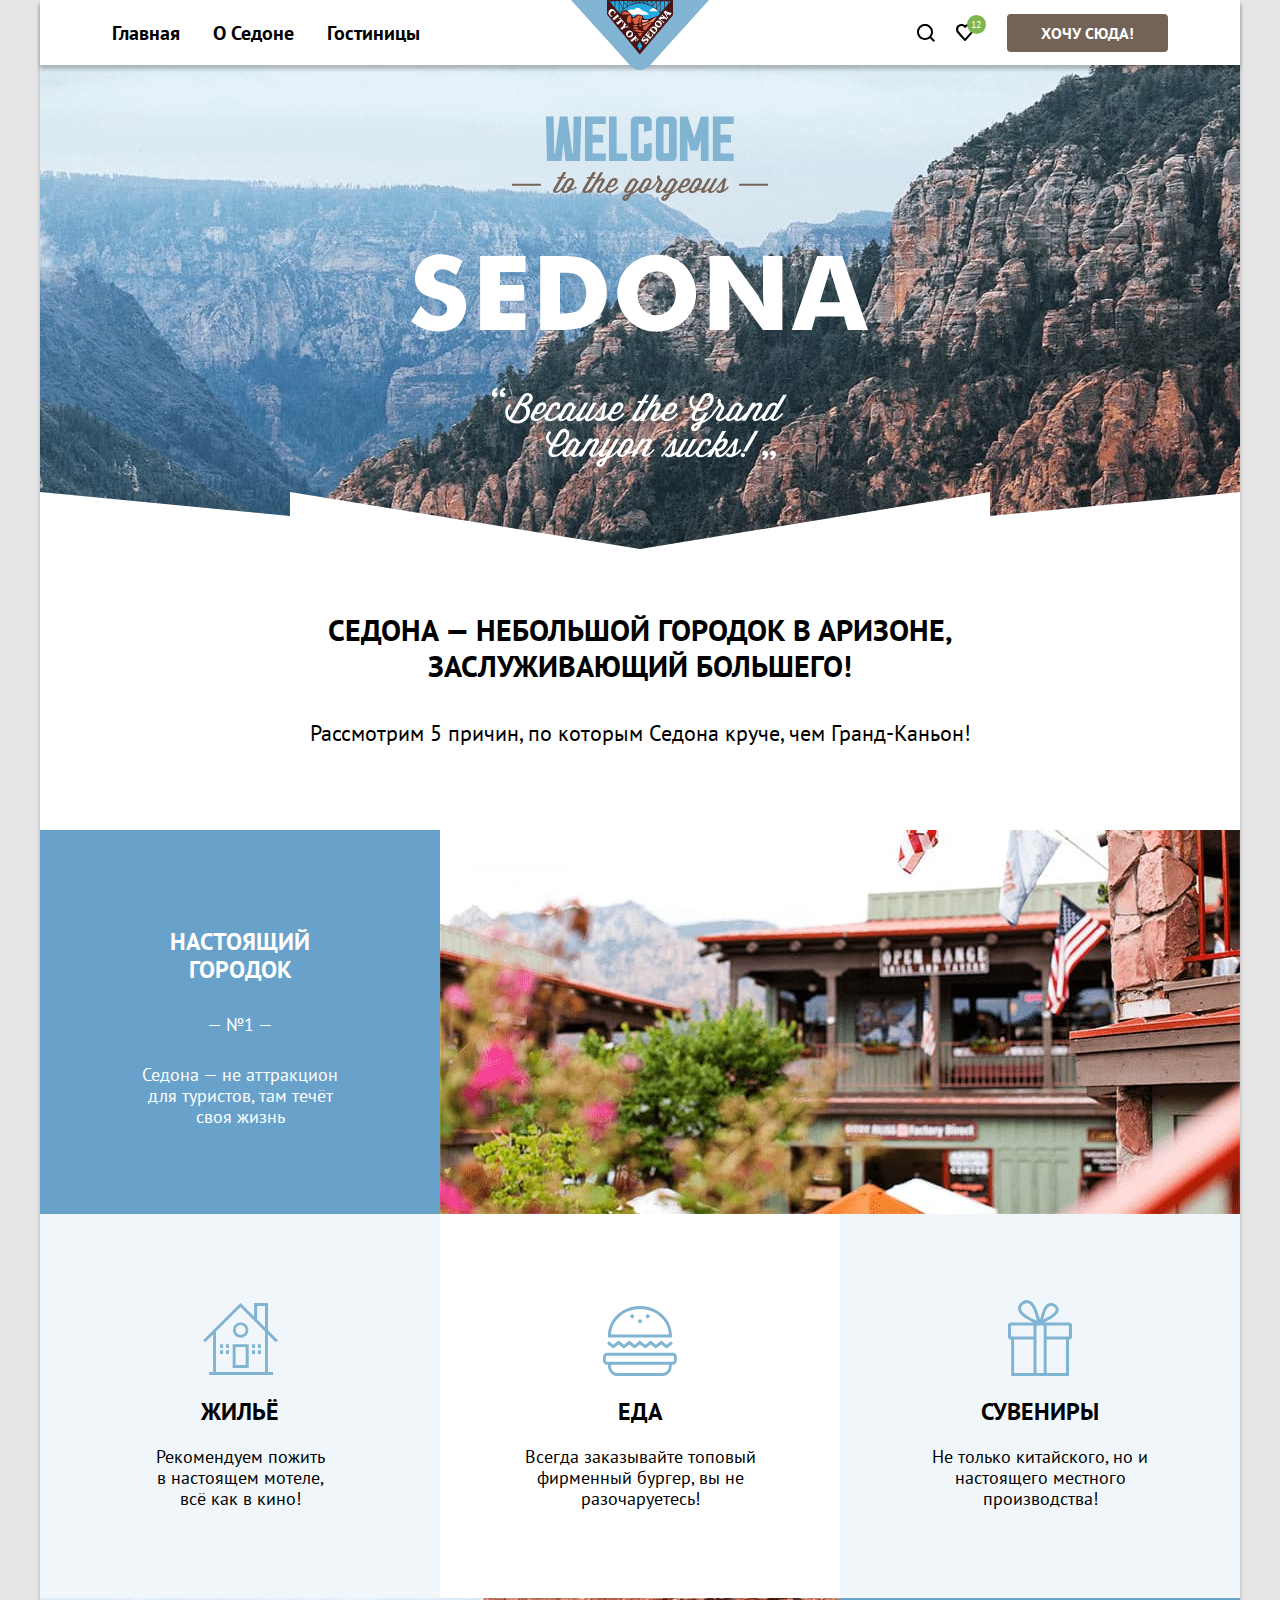
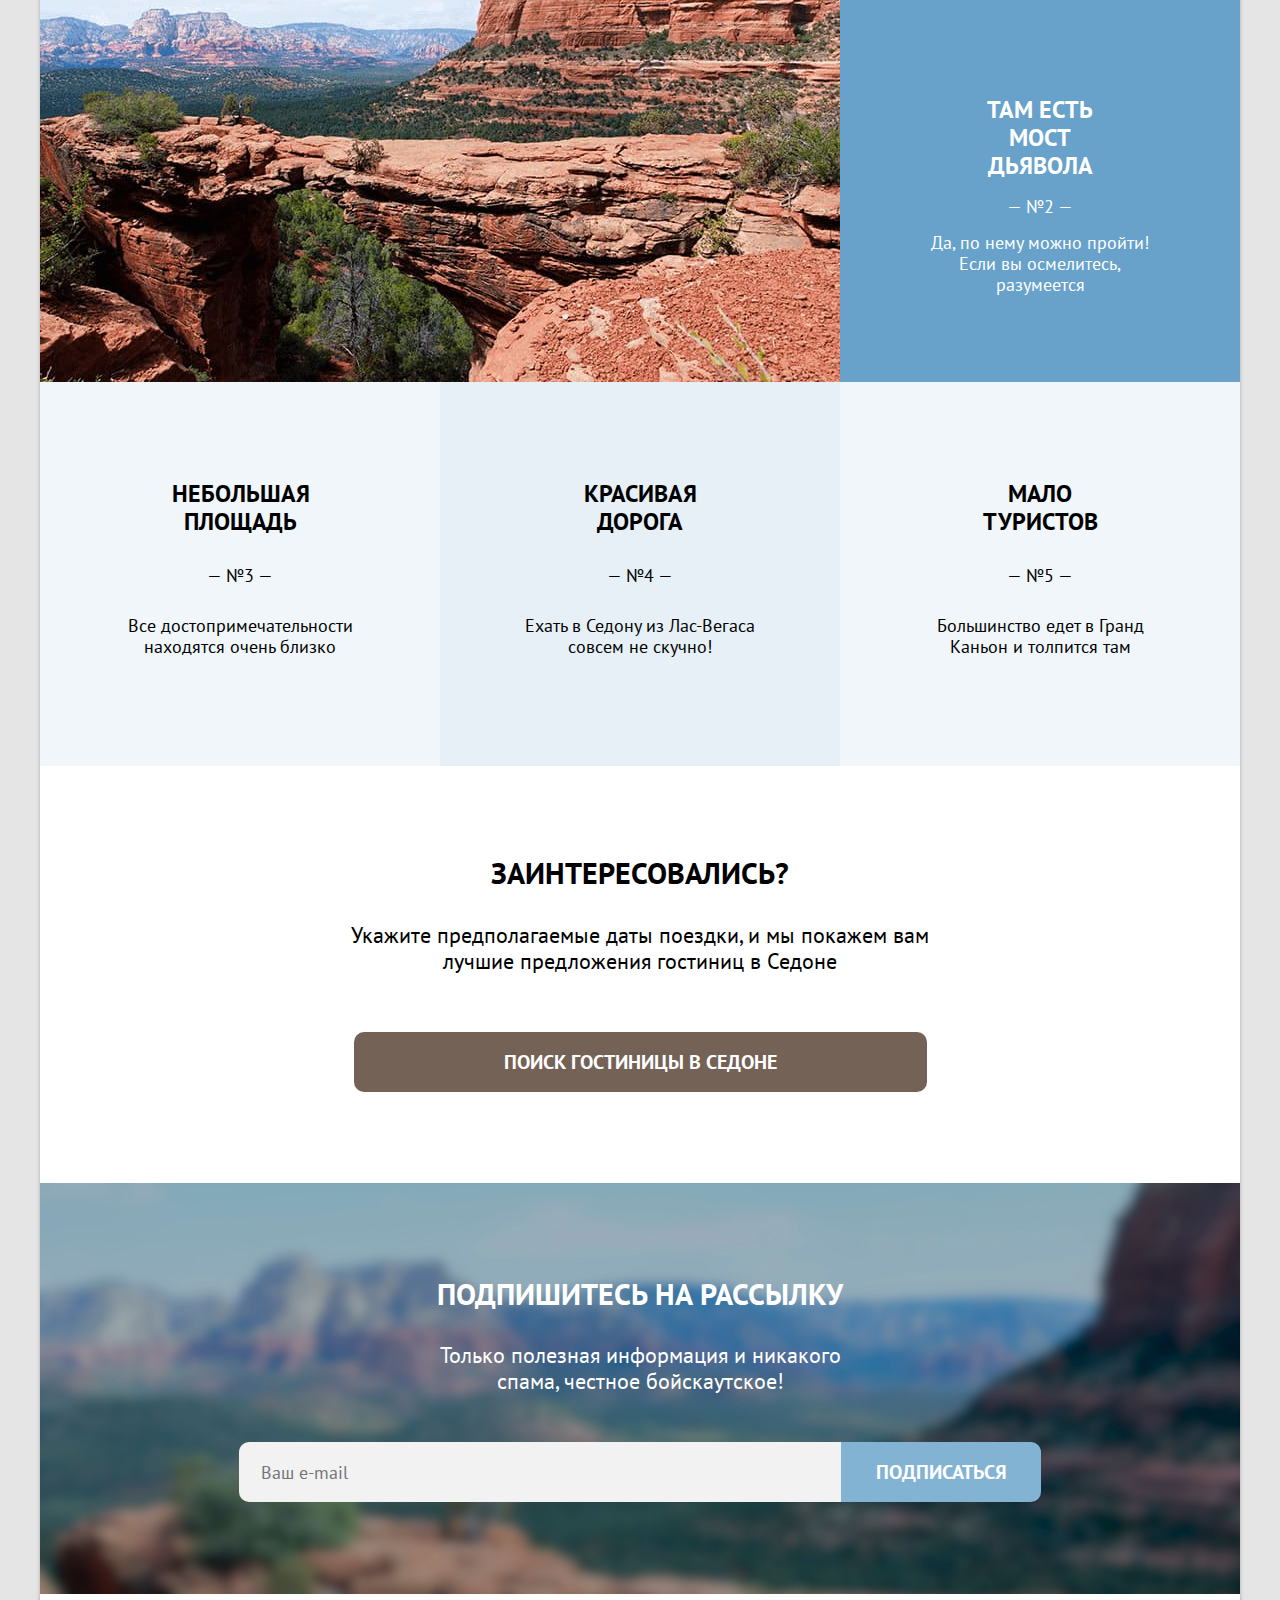
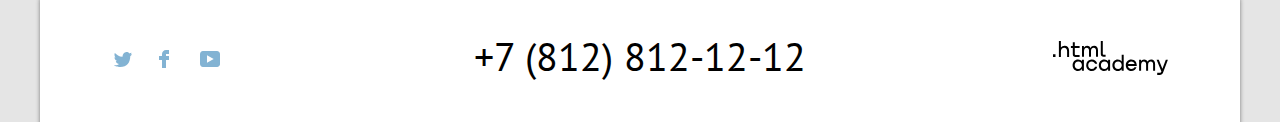
==== commit 080d0fe9: "Update index.html" ====
--- a/index.html
+++ b/index.html
@@ -355,7 +355,7 @@
         </a>
       </section>
     </footer>
-    <div class="modal-container">
+    <div class="modal-container modal-container-open">
       <div class="modal modal-search">
         <div class="modal-title-close">
           <h2 class="modal-title">
@@ -372,19 +372,39 @@
             <div class="date-form-wrap">
               <label class="date-in-label" for="date-in">Дата заезда:</label>
               <input type="date" class="date-in-input" name="date-in" id="date-in">
+              <div class="error">Мы не можем отправить вас в прошлое.</div>
+              <div class="success">На эти даты есть свободные номера. Пока есть.</div>
             </div>
             <div class="date-form-wrap">
-              <label class="date-out-label" for="date-in">Дата выезда:</label>
+              <label class="date-out-label" for="date-out">Дата выезда:</label>
               <input type="date" class="date-out-input" name="date-out" id="date-out">
+              <div class="error">Мы не можем отправить вас в прошлое.</div>
+              <div class="success">На эти даты есть свободные номера. Пока есть.</div>
             </div>
             <div class="number-of-guests">
               <div class="number-of-adults">
                 <label for="number-adults" class="number-label">Взрослые:</label>
-                <input type="number" class="number-input" name="number-adults" id="number-adults" value="2">
+                <div class="input-buttons">
+                  <button class="decrease-button button">
+                  </button>
+                  <input type="number" class="number-input" name="number-adults" id="number-adults" value="2">
+                  <button class="increase-button button">
+                  </button>
+                </div>
               </div>
               <div class="number-of-children">
                 <label for="number-children" class="number-label">Дети:</label>
-                <input type="number" class="number-input" name="number-children" id="number-children" value="1">
+                <div class="warning">i</div>
+                <div class="warning-info">
+                  Укажите количество детей, которые будут с вами, возраст которых от 6 до 18 лет. Дети до 6 лет размещаются бесплатно.
+                </div>
+                <div class="input-buttons">
+                  <button class="decrease-button button">
+                  </button>
+                  <input type="number" class="number-input" name="number-children" id="number-children" value="1">
+                  <button class="increase-button button">
+                  </button>
+                </div>
               </div>
             </div>
             <button class="button search-hotel-button">Найти</button>
--- a/css/style.css
+++ b/css/style.css
@@ -118,7 +118,7 @@
 }
 .triangles {
     position:absolute;
-    top:428px;
+    top:427px;
 }
 .button {
     font-family: "PT Sans", sans-serif;
@@ -212,6 +212,7 @@
     color: var(--warmLight);
     outline: 3px solid var(--coolLight);
     border-radius: 10px;
+    padding:5px;
 }
 .navigation-item .navigation-link:active {
     color: var(--warmLight);
@@ -366,10 +367,10 @@
 .intro-heading {
     background-image: url(../img/index-background.jpg);
     background-repeat: no-repeat;
-    background-size: 1200 485;
     padding-top:51px;
-    padding-bottom:83px;
+    padding-bottom:81px;
     position:relative;
+    background-color:var(--gray);
 }
 .intro-heading-title-text{
     display:flex;
@@ -641,8 +642,7 @@
     background-color:var(--gray);
 }
 .email:focus {
-    outline:none;
-    border:3px solid var(--coolLight);
+    outline:3px solid var(--coolLight);
 }
 .email:active {
     background-color:var(--white);
@@ -1345,11 +1345,11 @@
     background-position:center;
 }
 .twitter-link:focus {
-    outline:none;
-    border:3px solid var(--coolLight);
+    outline:3px solid var(--coolLight);
     border-radius:10px;
     display:block;
-    padding:13px 13px;
+    padding:15px 15px;
+    box-sizing:border-box;
 }
 .social-contacts-item:nth-of-type(1):active {
     opacity:30%;
@@ -1367,11 +1367,10 @@
     background-position:center;
 } 
 .facebook-link:focus {
-    outline:none;
-    border:3px solid var(--coolLight);
+    outline:3px solid var(--coolLight);
     border-radius:10px;
     display:block;
-    padding:13px 13px;
+    padding:15px 15px;
 }
 .social-contacts-item:nth-of-type(2):active {
     opacity:30%;
@@ -1388,10 +1387,10 @@
     background-position:center;
 }
 .youtube-link:focus{
-    outline:none;
-    border:3px solid var(--coolLight);
+    display:block;
+    outline:3px solid var(--coolLight);
     border-radius:10px;
-    padding:13px 13px;
+    padding:15px 15px;
 }
 .social-contacts-item:nth-of-type(3):active {
     opacity:30%;
@@ -1422,6 +1421,7 @@
     height:100%;
     z-index:3;
     box-shadow:0 25px 50px 0 rgba(255,255,255,0.15);
+    display:none;
 }
 .modal {
     position:relative;
@@ -1456,6 +1456,18 @@
     background-position:center;
     border:none;
     border-radius:50%;
+    cursor:pointer;
+}
+.modal-close-button:hover {
+    background-color:var(--gray);
+}
+.modal-close-button:focus {
+    background-color:var(--gray);
+    outline:3px solid var(--coolLight);
+}
+.modal-close-button:active {
+    background-color:var(--gray);
+    background-image:url(../img/modal-close-active.svg);
 }
 .modal-form {
     display:flex;
@@ -1465,6 +1477,45 @@
     display:flex;
     align-items:center;
     margin-bottom:40px;
+    position:relative;
+}
+.date-in-input:hover,
+.date-out-input:hover {
+    background-color:var(--gray);
+}
+.date-in-input:focus,
+.date-out-input:focus {
+    outline:3px solid var(--coolLight);
+    background-color:var(--gray);
+}
+.date-in-input:active,
+.date-out-input:active {
+    background-color:var(--white);
+    outline:2px solid black;
+}
+.error,
+.success {
+    position:absolute;
+    font-size:16px;
+    display:none;
+}
+.error {
+    color:var(--error);
+    top:51px;
+    left:155px;
+}
+.success {
+    color:var(--dark);
+    top:51px;
+    left:155px;
+}
+.date-in-input:invalid +.error,
+.date-out-input:invalid +.error {
+    display:block;
+}
+.date-in-input:valid +.success,
+.date-out-input:valid +.success {
+    display:block;
 }
 .date-in-label, 
 .date-out-label, 
@@ -1480,9 +1531,22 @@
     background-color:var(--light);
     border:none;
     border-radius:4px;
+    font-family:"PT Sans",sans-serif;
+    font-weight:700;
+    font-size:18px;
+    cursor:pointer;
+}
+.number-input:focus {
+    outline:3px solid var(--coolLight);
 }
 .number-of-adults {
-    margin-right:56px;
+    margin-right:60px;
+}
+.number-of-adults, 
+.number-of-children {
+    display:flex;
+    align-items:center;
+    position:relative;
 }
 input[type=number]::-webkit-inner-spin-button, 
 input[type=number]::-webkit-outer-spin-button { 
@@ -1494,14 +1558,118 @@
     border-radius:4px;
 }
 .number-of-children .number-input {
-    margin-left:42px;
+    margin-left:53px;
     border-radius:4px;
 }
 .number-input {
     background-color:var(--light);
     border:none;
-    width:133px;
-    height:50px;
+    width:11px;
+    line-height:40px;
+    padding:5px 61px;
+    font-family:"PT Sans", sans-serif;
+    font-weight:700;
+    font-size:18px;
+}
+.input-buttons {
+    position:relative;
+}
+.increase-button {
+    background-image:url(../img/plus-hover.svg);
+    background-repeat:no-repeat;
+    background-position:center;
+    width:25px;
+    height:25px;
+    opacity:30%;
+}
+.decrease-button {
+    background-image:url(../img/decrease-hover.svg);
+    background-repeat:no-repeat;
+    background-position:center;
+    width:25px;
+    height:25px;
+    opacity:30%;
+}
+.increase-button:hover {
+    opacity:100%;
+}
+.decrease-button:hover {
+    opacity:100%;
+}
+.increase-button:focus,
+.decrease-button:focus {
+    outline:3px solid var(--coolLight);
+    border-radius:4px;
+    opacity:100%;
+}
+.increase-button:active {
+    opacity:20%;
+}
+.decrease-button:active {
+    opacity:20%;
+}
+.increase-button, .decrease-button {
+    position:absolute;
+}
+.number-of-adults .decrease-button {
+    left:86px;
+    top:13px;
+}
+.number-of-adults .increase-button {
+    left:168px;
+    top:12px;
+}
+.number-of-children .decrease-button {
+    left:67px;
+    top:13px;
+}
+.number-of-children .increase-button {
+    left:148px;
+    top:12px;
+}
+.warning {
+    position:absolute;
+    background-color:var(--coolLight);
+    width:25px;
+    height:25px;
+    border-radius:50%;
+    border:none;
+    color:var(--white);
+    background-position:center;
+    display:flex;
+    justify-content:center;
+    align-items:center;
+    left:54px;
+    font-size:12px;
+    z-index:5;
+}
+.warning-info {
+    position:absolute;
+    width:216px;
+    background-color:var(--dark);
+    color:var(--white);
+    border-radius:10px;
+    left:-61px;
+    top:55px;
+    line-height:21px;
+    padding:15px 18px 18px 22px;
+    display:none;
+}
+.warning-info::before {
+    content:"";
+    width:9px;
+    height:9px;
+    background-color:var(--dark);
+    position:absolute;
+    top:-4px;
+    left:123px;
+    transform:rotate(45deg);
+}
+.warning:hover {
+    background-color:var(--coolDark);
+}
+.warning:hover + .warning-info {
+    display:block;
 }
 .date-in-label {
     padding-right:55px;
@@ -1521,6 +1689,15 @@
     padding:10px 255px;
     font-size:20px;
 }
+.search-hotel-button:hover {
+    background-color:var(--coolDark);
+}
+.search-hotel-button:focus {
+    outline:3px solid var(--warmLight);
+}
+.search-hotel-button:active {
+    color:rgba(255,255,255,0.3);
+}
 .buttons {
     display:flex;
 }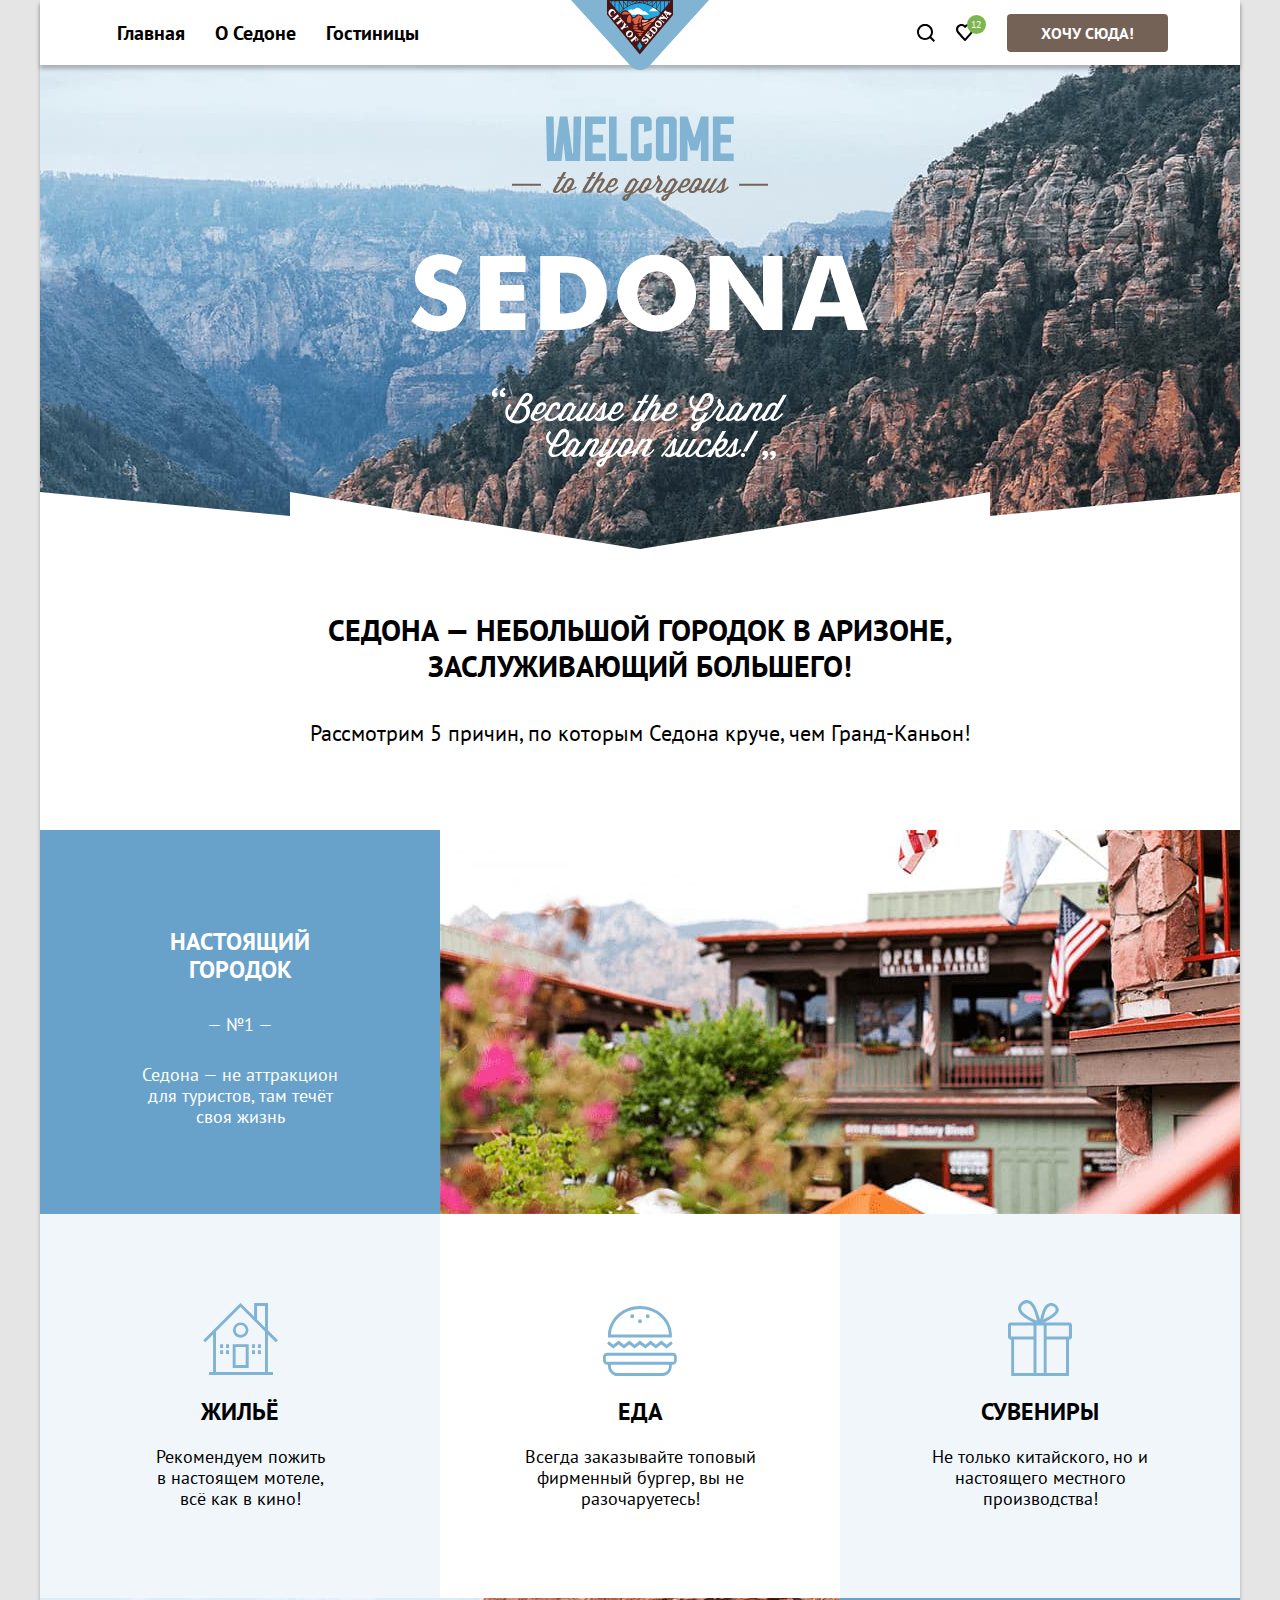
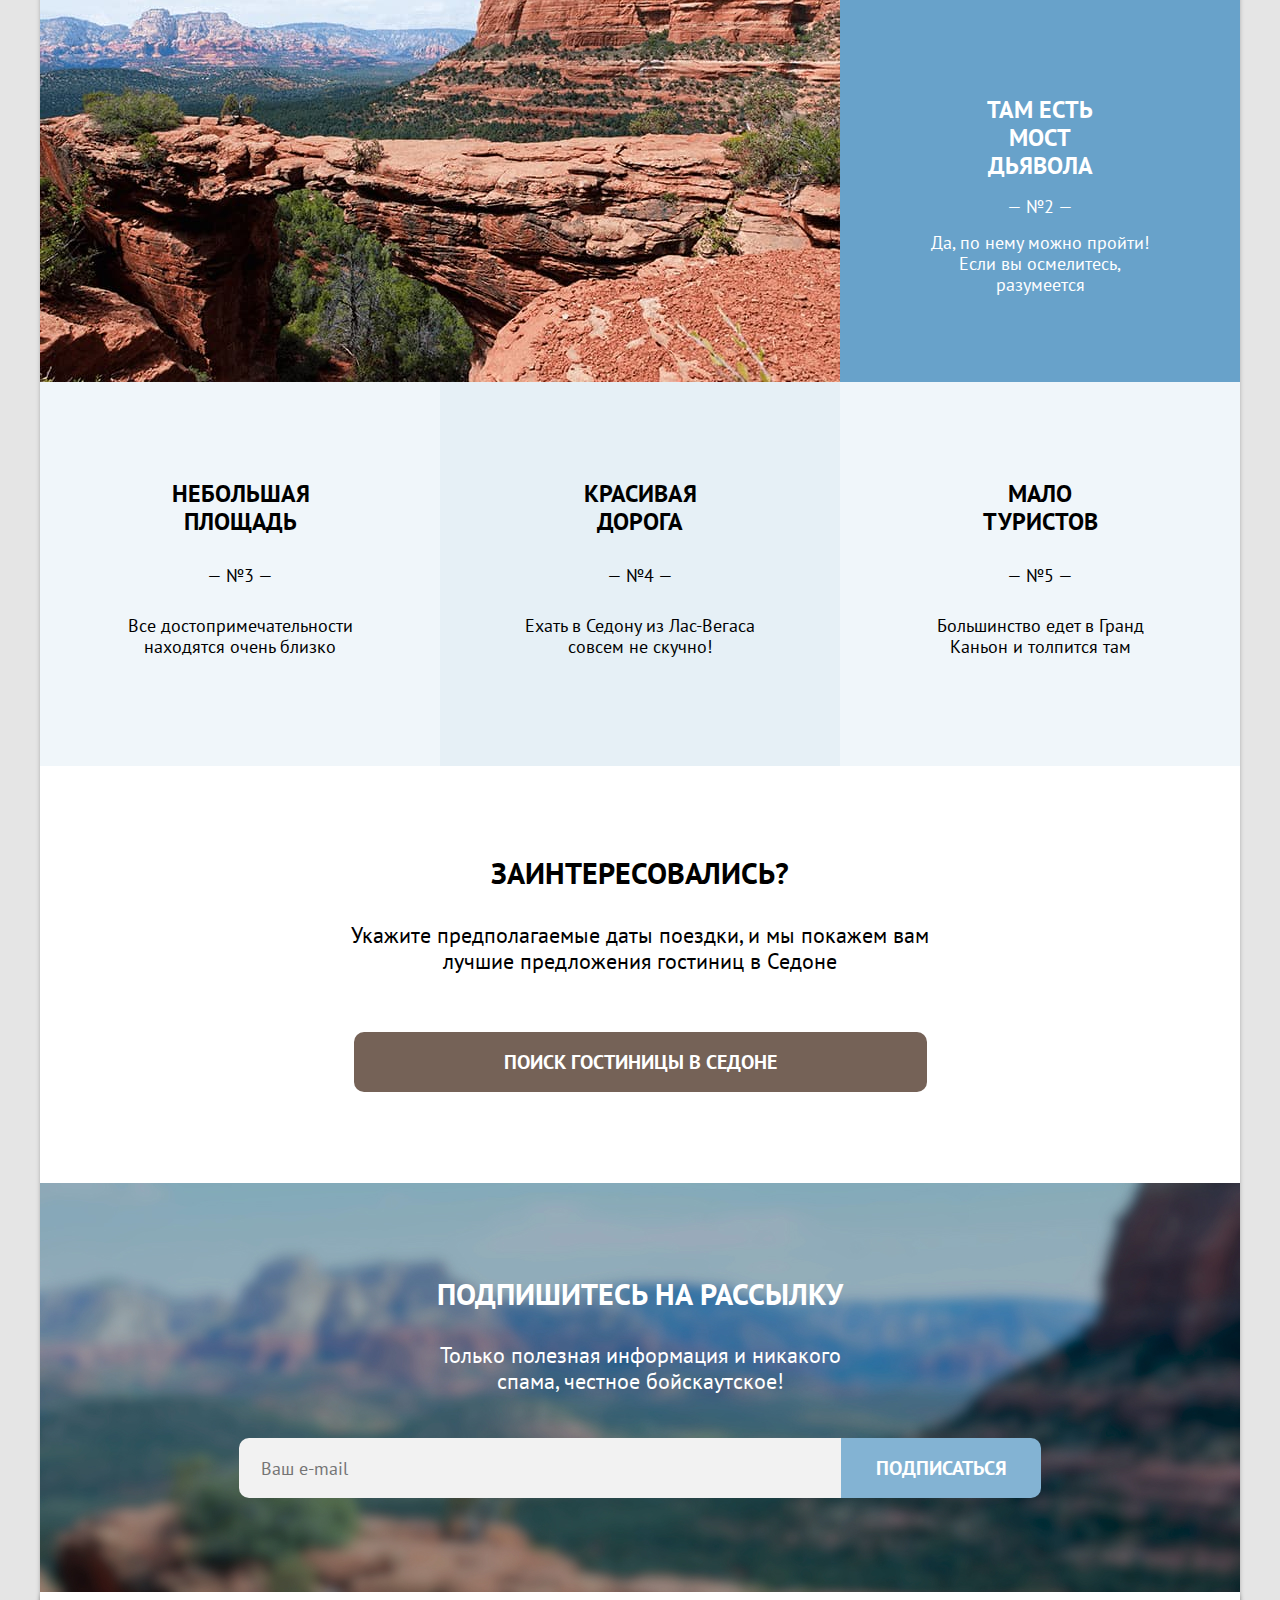
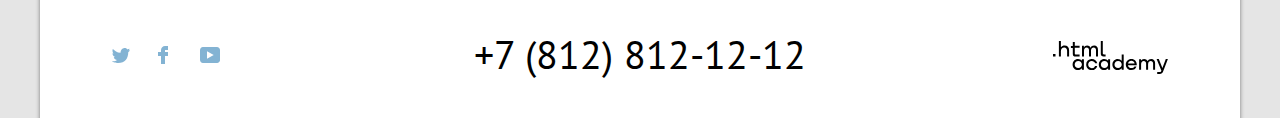
==== commit 04748e9f: "Update index.html" ====
--- a/index.html
+++ b/index.html
@@ -5,6 +5,7 @@
   <meta charset="utf-8">
   <title>HTML Academy: Седона</title>
   <link href="css/style.css" rel="stylesheet">
+  <link rel="icon" type="image/png" sizes="32x32" href="./img/favicon.png">
 </head>
 
 <body>
@@ -351,7 +352,6 @@
       </section>
       <section class="html-academy-contacts">
         <a class="html-academy-link" href="https://htmlacademy.ru/">
-          <img src="img/html-academy.svg" alt="Логотип HTML Academy" class="html-academy-logo" width="115" height="34">
         </a>
       </section>
     </footer>
--- a/css/style.css
+++ b/css/style.css
@@ -204,6 +204,7 @@
 .navigation-item .navigation-link{
     color:var(--black);
     line-height:20px;
+    padding:5px;
 }
 .navigation-item .navigation-link:hover{
     color:var(--warmLight);
@@ -212,7 +213,6 @@
     color: var(--warmLight);
     outline: 3px solid var(--coolLight);
     border-radius: 10px;
-    padding:5px;
 }
 .navigation-item .navigation-link:active {
     color: var(--warmLight);
@@ -225,7 +225,7 @@
 }
 .navigation-item {
     padding:0;
-    margin-right:33px;
+    margin-right:20px;
     align-self:center;
 }
 .navigation-user-item{
@@ -581,10 +581,10 @@
 .mailing-form {
     margin:0;
     display:flex;
-    margin-top:48px;
+    margin-top:44px;
 }
 .mailing-catalog {
-    padding:57px;
+    padding:53px;
     display:flex;
     flex-direction:column;
     justify-content:center;
@@ -1311,9 +1311,10 @@
 }
 .page-footer {
     display:flex;
-    padding:40px 72px;
+    padding:25px 49px;
     justify-content:center;
     box-shadow:0 4px 4px 0 rgba(0,0,0,0.25);
+    align-items:center;
 }
 .social-contacts {
     width:33.333%;
@@ -1331,24 +1332,27 @@
 }
 .social-contacts-item {
     cursor:pointer;
+    padding:0;
 }
 .social-contacts-item:nth-of-type(1){
     background-image:url(../img/social-twitter.svg);
     background-repeat:no-repeat;
     background-position:center;
     margin-right:8px;
-    margin-left:-4px;
+    margin-left:17px;
 }
 .social-contacts-item:nth-of-type(1):hover {
     background-image:url(../img/twitter-hover.svg);
     background-repeat:no-repeat;
     background-position:center;
 }
+.twitter-link {
+    padding:15px;
+}
 .twitter-link:focus {
     outline:3px solid var(--coolLight);
     border-radius:10px;
     display:block;
-    padding:15px 15px;
     box-sizing:border-box;
 }
 .social-contacts-item:nth-of-type(1):active {
@@ -1366,11 +1370,13 @@
     background-repeat:no-repeat;
     background-position:center;
 } 
+.facebook-link {
+    padding:15px;
+}
 .facebook-link:focus {
     outline:3px solid var(--coolLight);
     border-radius:10px;
     display:block;
-    padding:15px 15px;
 }
 .social-contacts-item:nth-of-type(2):active {
     opacity:30%;
@@ -1386,11 +1392,13 @@
     background-repeat:no-repeat;
     background-position:center;
 }
+.youtube-link {
+    padding:15px;
+}
 .youtube-link:focus{
     display:block;
     outline:3px solid var(--coolLight);
     border-radius:10px;
-    padding:15px 15px;
 }
 .social-contacts-item:nth-of-type(3):active {
     opacity:30%;
@@ -1410,6 +1418,33 @@
     line-height:40px;
     color:var(--black);
     text-decoration:none;
+}
+.footer-contacts-phone:hover {
+    color:var(--warmLight);
+}
+.footer-contacts-phone:focus {
+    outline:3px solid var(--coolLight);
+    border-radius:10px;
+}
+.footer-contacts-phone:active {
+    color:var(--warmLight);
+    opacity:30%;
+}
+.html-academy-link {
+    background-image:url(../img/html-academy.svg);
+    background-position:center;
+    width:115px;
+    height:34px;
+    background-repeat:no-repeat;
+    padding:18.5px 22.5px;
+}
+.html-academy-link:hover {
+    background-image:url(../img/html-academy-hover.svg);
+}
+.html-academy-link:focus {
+    background-image:url(../img/html-academy-hover.svg);
+    outline:3px solid var(--coolLight);
+    border-radius:10px;
 }
 .modal-container {
     position:fixed;
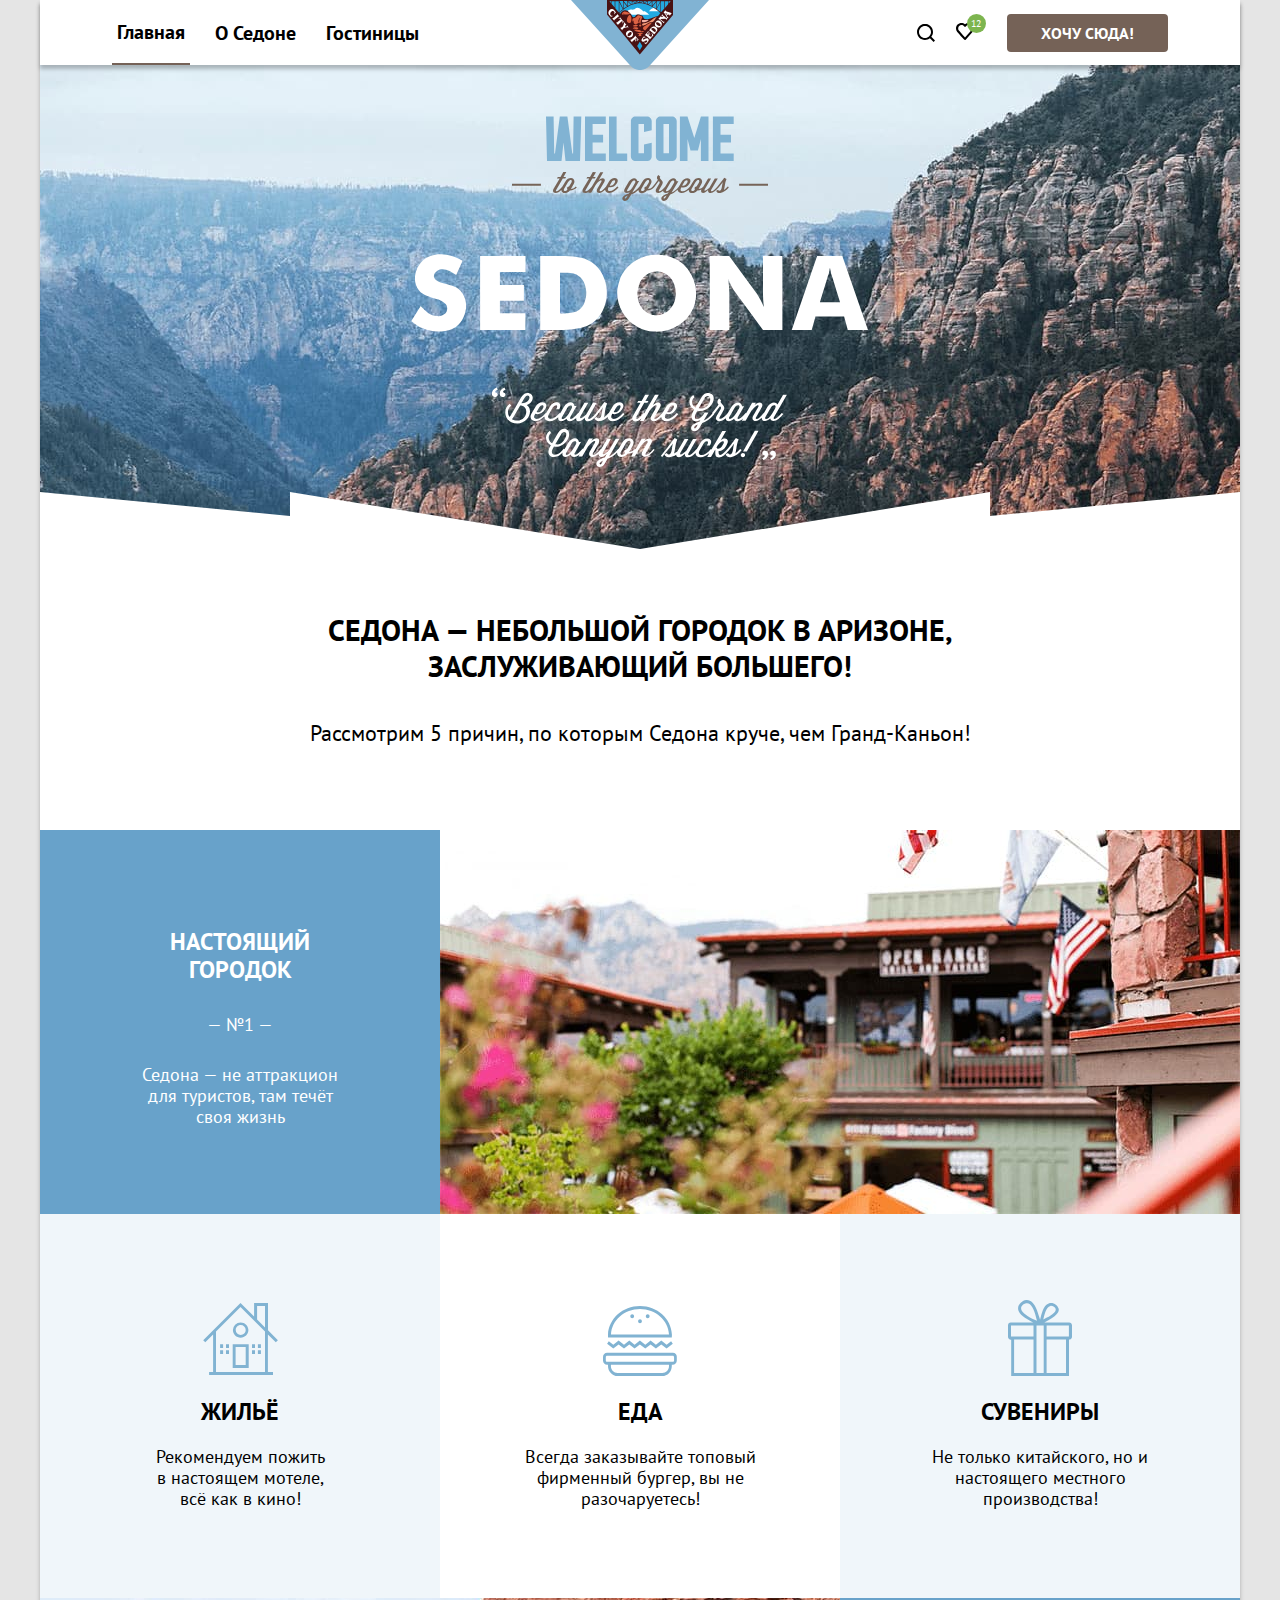
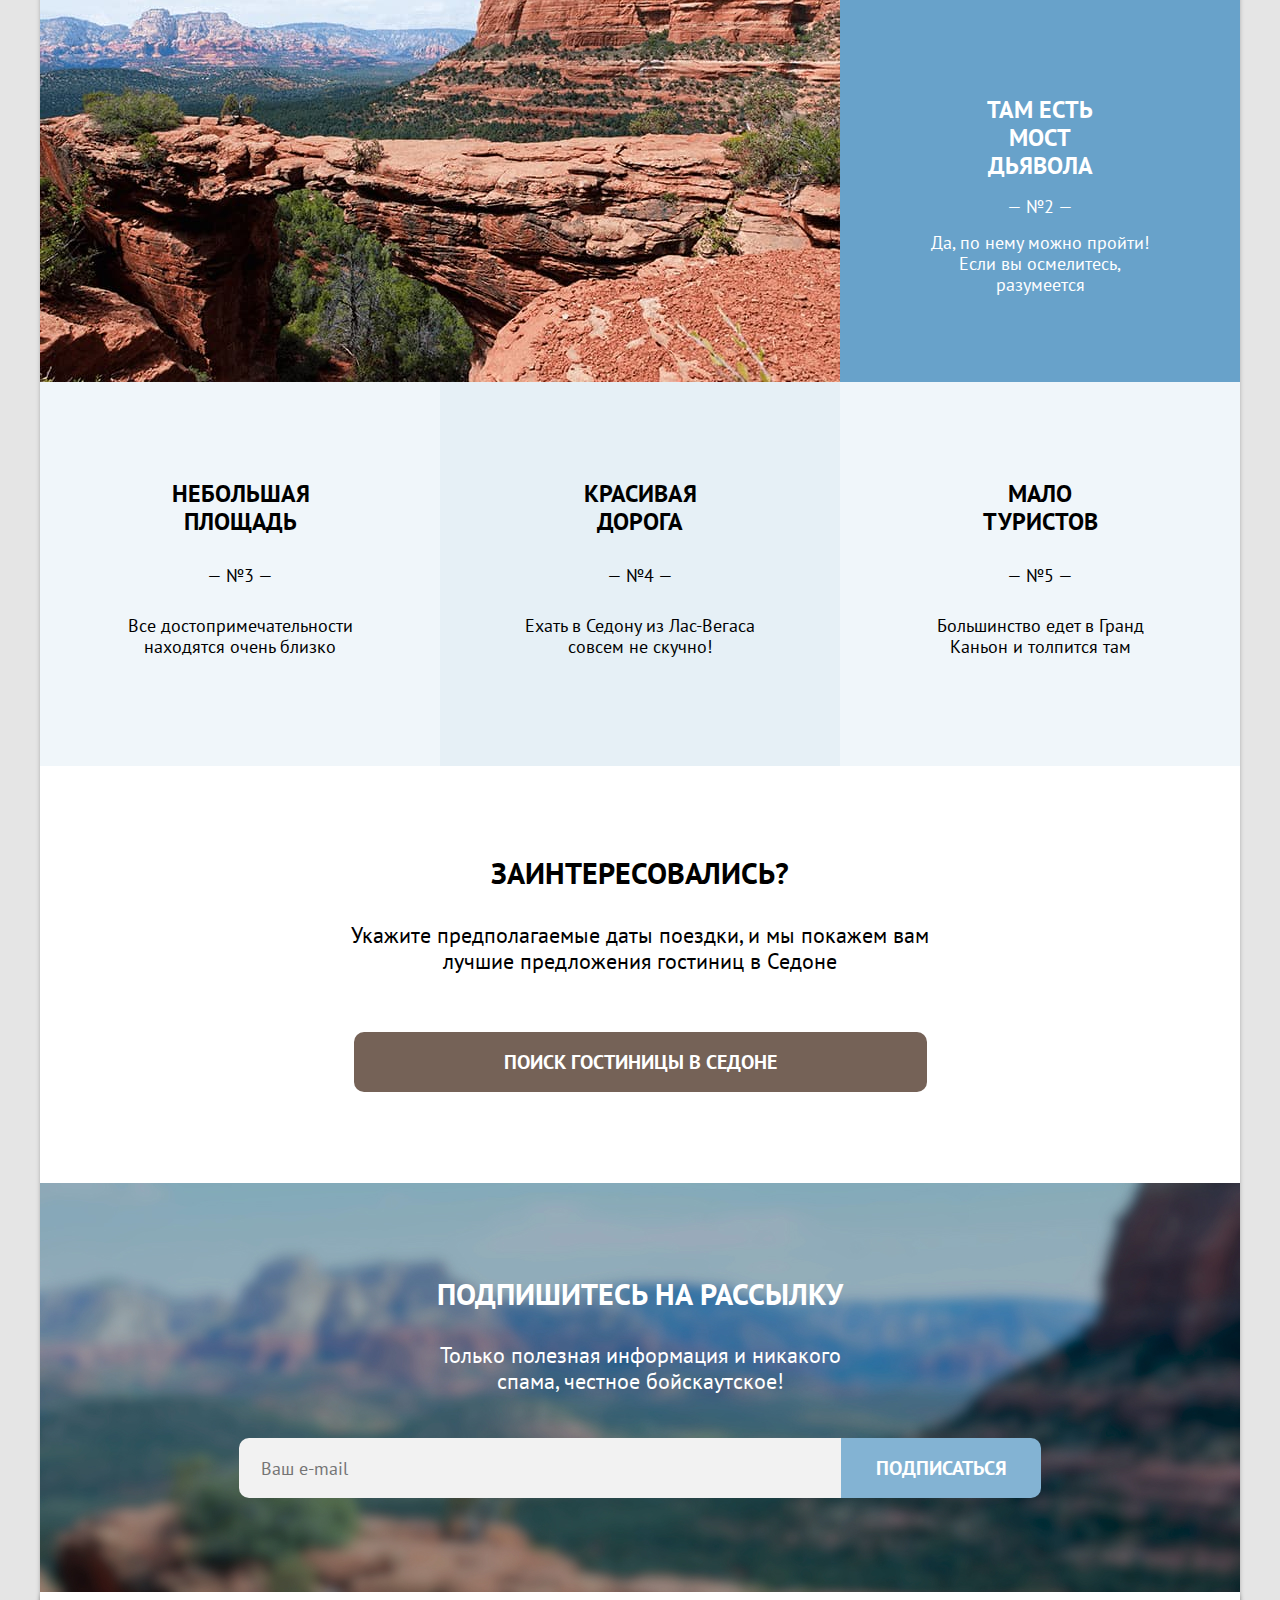
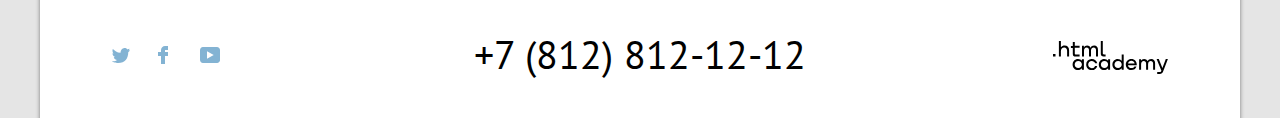
==== commit 8fa4c7d0: "Update index.html" ====
--- a/index.html
+++ b/index.html
@@ -5,7 +5,7 @@
   <meta charset="utf-8">
   <title>HTML Academy: Седона</title>
   <link href="css/style.css" rel="stylesheet">
-  <link rel="icon" type="image/png" sizes="32x32" href="./img/favicon.png">
+  <link rel="icon" type="image/png" sizes="32x32" href="img/favicon.png">
 </head>
 
 <body>
@@ -13,7 +13,7 @@
     <header class="page-header">
       <nav class="navigation">
         <ul class="navigation-list">
-          <li class="navigation-item">
+          <li class="navigation-item navigation-item-active">
             <a class="navigation-link" href="index.html">
               Главная
             </a>
@@ -29,7 +29,7 @@
             </a>
           </li>
         </ul>
-        <a href="" class="sedona-logo">
+        <a class="sedona-logo" href="#">
           <img src="img/sedona.svg" alt="Логотип Седоны" width="138" height="70.05">
         </a>
         <ul class="navigation-list navigation-user">
@@ -48,8 +48,8 @@
               <p class="number-of-favourites">
               </p>
             </button>
-            <div class="popover popover-favourites">
-              <button class="popover-close-button">
+            <div class="popover popover-favourites popover-open">
+              <button class="popover-close-button" type="button">
                 <span class="visually-hidden">Закрыть</span>
               </button>
               <div class="popover-content">
@@ -58,7 +58,7 @@
                 </span>
                 <ul class="favourites-list">
                   <li class="favourites-item">
-                    <a class="favourites-item-img-info">
+                    <a class="favourites-item-img-info" href="#">
                       <img src="./img/hotel-2-small.jpg" alt="Изображение первого отеля" class="hotel-cart-img"
                         height="48px" width="48px">
                       <div class="favourites-item-info">
@@ -70,7 +70,7 @@
                         </p>
                       </div>
                     </a>
-                    <button class="delete-button button">
+                    <button class="delete-button button" type="button">
                       <svg class="delete-icon" width="16" height="16" viewBox="0 0 16 16" fill="none"
                         xmlns="http://www.w3.org/2000/svg">
                         <path
@@ -89,7 +89,7 @@
                     </button>
                   </li>
                   <li class="favourites-item">
-                    <div class="favourites-item-img-info">
+                    <a class="favourites-item-img-info" href="#">
                       <img src="./img/hotel-3-small.jpg" alt="Изображение второго отеля" class="hotel-cart-img"
                         height="48px" width="48px">
                       <div class="favourites-item-info">
@@ -100,8 +100,8 @@
                           Апартаменты
                         </p>
                       </div>
-                    </div>
-                    <button class="delete-button button">
+                    </a>
+                    <button class="delete-button button" type="button">
                       <svg class="delete-icon" width="16" height="16" viewBox="0 0 16 16" fill="none"
                         xmlns="http://www.w3.org/2000/svg">
                         <path
@@ -121,7 +121,7 @@
                   </li>
                 </ul>
               </div>
-              <button class="all-favourites-button button">
+              <button class="all-favourites-button button" type="button">
                 <p class="all-favourites-title">
                   Все избранные
                 </p>
@@ -355,29 +355,29 @@
         </a>
       </section>
     </footer>
-    <div class="modal-container modal-container-open">
+    <div class="modal-container modal-container-close">
       <div class="modal modal-search">
         <div class="modal-title-close">
           <h2 class="modal-title">
             Поиск гостиницы в Седоне
           </h2>
-          <button class="modal-close-button">
+          <button class="modal-close-button" type="button">
             <span class="visually-hidden">
               Закрыть
             </span>
           </button>
         </div>
-        <section class="modal-content">
+        <div class="modal-content">
           <form class="modal-form" action="https://echo.htmlacademy.ru/" method="post">
             <div class="date-form-wrap">
               <label class="date-in-label" for="date-in">Дата заезда:</label>
-              <input type="date" class="date-in-input" name="date-in" id="date-in">
+              <input type="date" class="date-in-input date-in-input-invalid" name="date-in" id="date-in">
               <div class="error">Мы не можем отправить вас в прошлое.</div>
               <div class="success">На эти даты есть свободные номера. Пока есть.</div>
             </div>
             <div class="date-form-wrap">
               <label class="date-out-label" for="date-out">Дата выезда:</label>
-              <input type="date" class="date-out-input" name="date-out" id="date-out">
+              <input type="date" class="date-out-input date-out-input-valid" name="date-out" id="date-out">
               <div class="error">Мы не можем отправить вас в прошлое.</div>
               <div class="success">На эти даты есть свободные номера. Пока есть.</div>
             </div>
@@ -385,10 +385,10 @@
               <div class="number-of-adults">
                 <label for="number-adults" class="number-label">Взрослые:</label>
                 <div class="input-buttons">
-                  <button class="decrease-button button">
+                  <button class="decrease-button button" type="button">
                   </button>
                   <input type="number" class="number-input" name="number-adults" id="number-adults" value="2">
-                  <button class="increase-button button">
+                  <button class="increase-button button" type="button">
                   </button>
                 </div>
               </div>
@@ -396,20 +396,21 @@
                 <label for="number-children" class="number-label">Дети:</label>
                 <div class="warning">i</div>
                 <div class="warning-info">
-                  Укажите количество детей, которые будут с вами, возраст которых от 6 до 18 лет. Дети до 6 лет размещаются бесплатно.
+                  Укажите количество детей, которые будут с вами, возраст которых от 6 до 18 лет. Дети до 6 лет
+                  размещаются бесплатно.
                 </div>
                 <div class="input-buttons">
-                  <button class="decrease-button button">
+                  <button class="decrease-button button" type="button">
                   </button>
                   <input type="number" class="number-input" name="number-children" id="number-children" value="1">
-                  <button class="increase-button button">
+                  <button class="increase-button button" type="button">
                   </button>
                 </div>
               </div>
             </div>
-            <button class="button search-hotel-button">Найти</button>
+            <button class="button search-hotel-button" type="button">Найти</button>
           </form>
-        </section>
+        </div>
       </div>
     </div>
   </div>
--- a/css/style.css
+++ b/css/style.css
@@ -214,6 +214,10 @@
     outline: 3px solid var(--coolLight);
     border-radius: 10px;
 }
+.navigation-item:nth-of-type(1).navigation-item-active,
+.navigation-item:nth-of-type(3).navigation-item-active {
+    border-bottom:2px solid var(--warmLight);
+}
 .navigation-item .navigation-link:active {
     color: var(--warmLight);
     opacity: 30%;
@@ -222,11 +226,16 @@
     text-align: center;
     padding:14px 0;
     margin:0;
+    padding-top:17px;
 }
 .navigation-item {
     padding:0;
     margin-right:20px;
     align-self:center;
+    padding-bottom:16px;
+}
+.navigation-user {
+    padding-top:0;
 }
 .navigation-user-item{
     position:relative;
@@ -241,8 +250,8 @@
     color:var(--black);
     position:absolute;
     z-index:10;
-    top:45px;
-    left:-150px;
+    top:48px;
+    left:-179px;
     background-color:var(--white);
     box-sizing: content-box;
     border-bottom-left-radius:20px;
@@ -251,12 +260,24 @@
     border-top-right-radius:20px;
     display:none;
 }
+.popover-favourites::before {
+    content:"";
+    height:10px;
+    width:10px;
+    background-color:white;
+    border-top:1px solid #E4E4E4;
+    border-left:1px solid #E4E4E4;
+    position:absolute;
+    transform:rotate(45deg);
+    top:-5px;
+    left:193px;
+}
 .popover-content {   
-    padding:25px 25px 0 25px;
     border:1px solid var(--gray);
     outline-offset:-1px;
     border-radius:20px;
     border-bottom:none;
+    padding:13px;
 }
 .popover-close-button {
     width:37px;
@@ -273,7 +294,6 @@
 }
 .favourites-item {
     display:flex;
-    margin-bottom:25px;
     justify-content:space-between;
 }
 .favourites-item-info {
@@ -286,6 +306,9 @@
 .favourites-item-img-info {
     display:flex;
     cursor:pointer;
+    padding:10px;
+    text-decoration:none;
+    color:black;
 }
 .favourites-item-img-info:hover .hotel-cart-img {
     opacity:60%;
@@ -298,7 +321,6 @@
 }
 .favourites-item-img-info:focus {
     outline:3px solid var(--coolLight);
-    padding:10px;
     border-radius:10px;
     margin:0;
 }
@@ -331,13 +353,16 @@
 .delete-button {
     cursor:pointer;
     padding:10px;
-    justify-content:space-between;
+    align-self:flex-start;
+    margin-top:8px;
+    margin-right:2px;
 }
 .delete-button:hover .delete-icon{
     opacity:100%;
 }
 .delete-button:focus {
     outline:3px solid var(--coolLight);
+    border-radius:10px;
 }
 .all-favourites-button {
     width:400px;
@@ -1456,6 +1481,8 @@
     height:100%;
     z-index:3;
     box-shadow:0 25px 50px 0 rgba(255,255,255,0.15);
+}
+.modal-container-close {
     display:none;
 }
 .modal {
@@ -1544,12 +1571,12 @@
     top:51px;
     left:155px;
 }
-.date-in-input:invalid +.error,
-.date-out-input:invalid +.error {
+.date-in-input-invalid +.error,
+.date-out-input-invalid +.error {
     display:block;
 }
-.date-in-input:valid +.success,
-.date-out-input:valid +.success {
+.date-in-input-valid ~.success,
+.date-out-input-valid ~.success {
     display:block;
 }
 .date-in-label, 
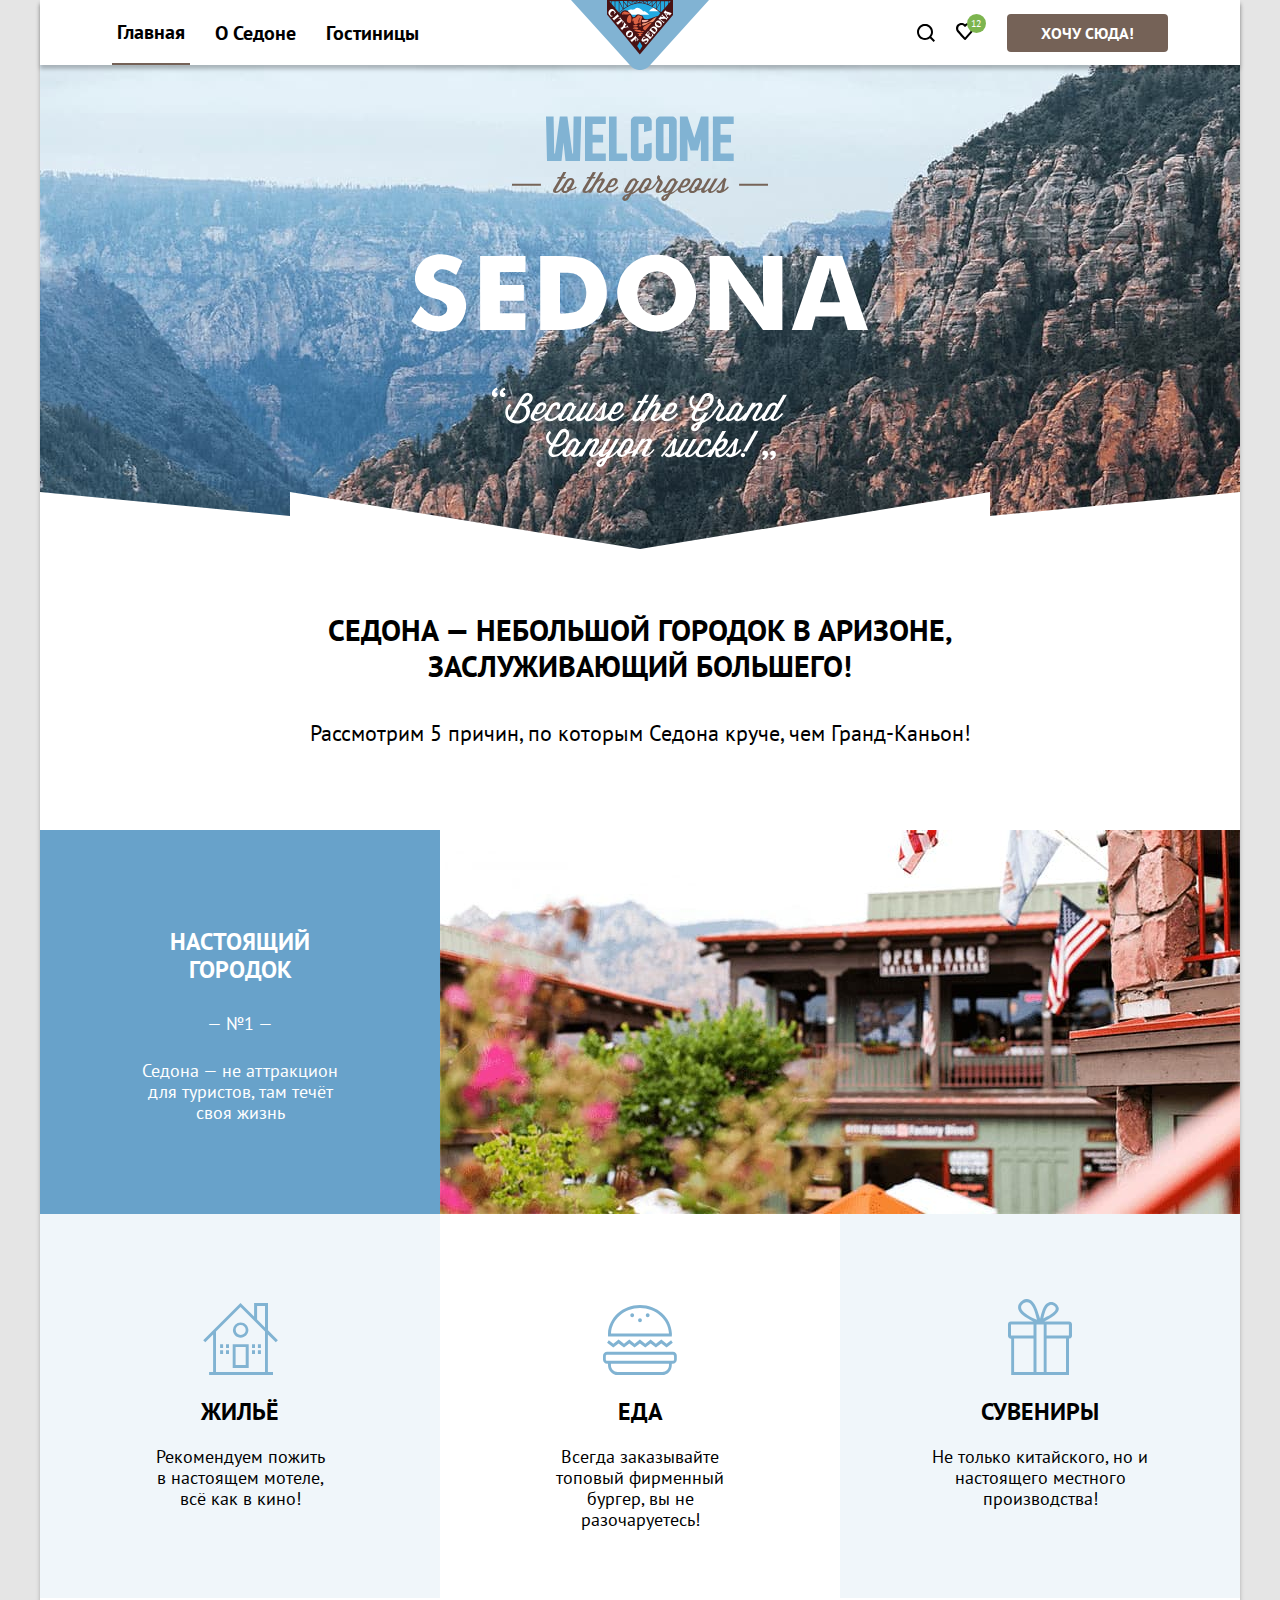
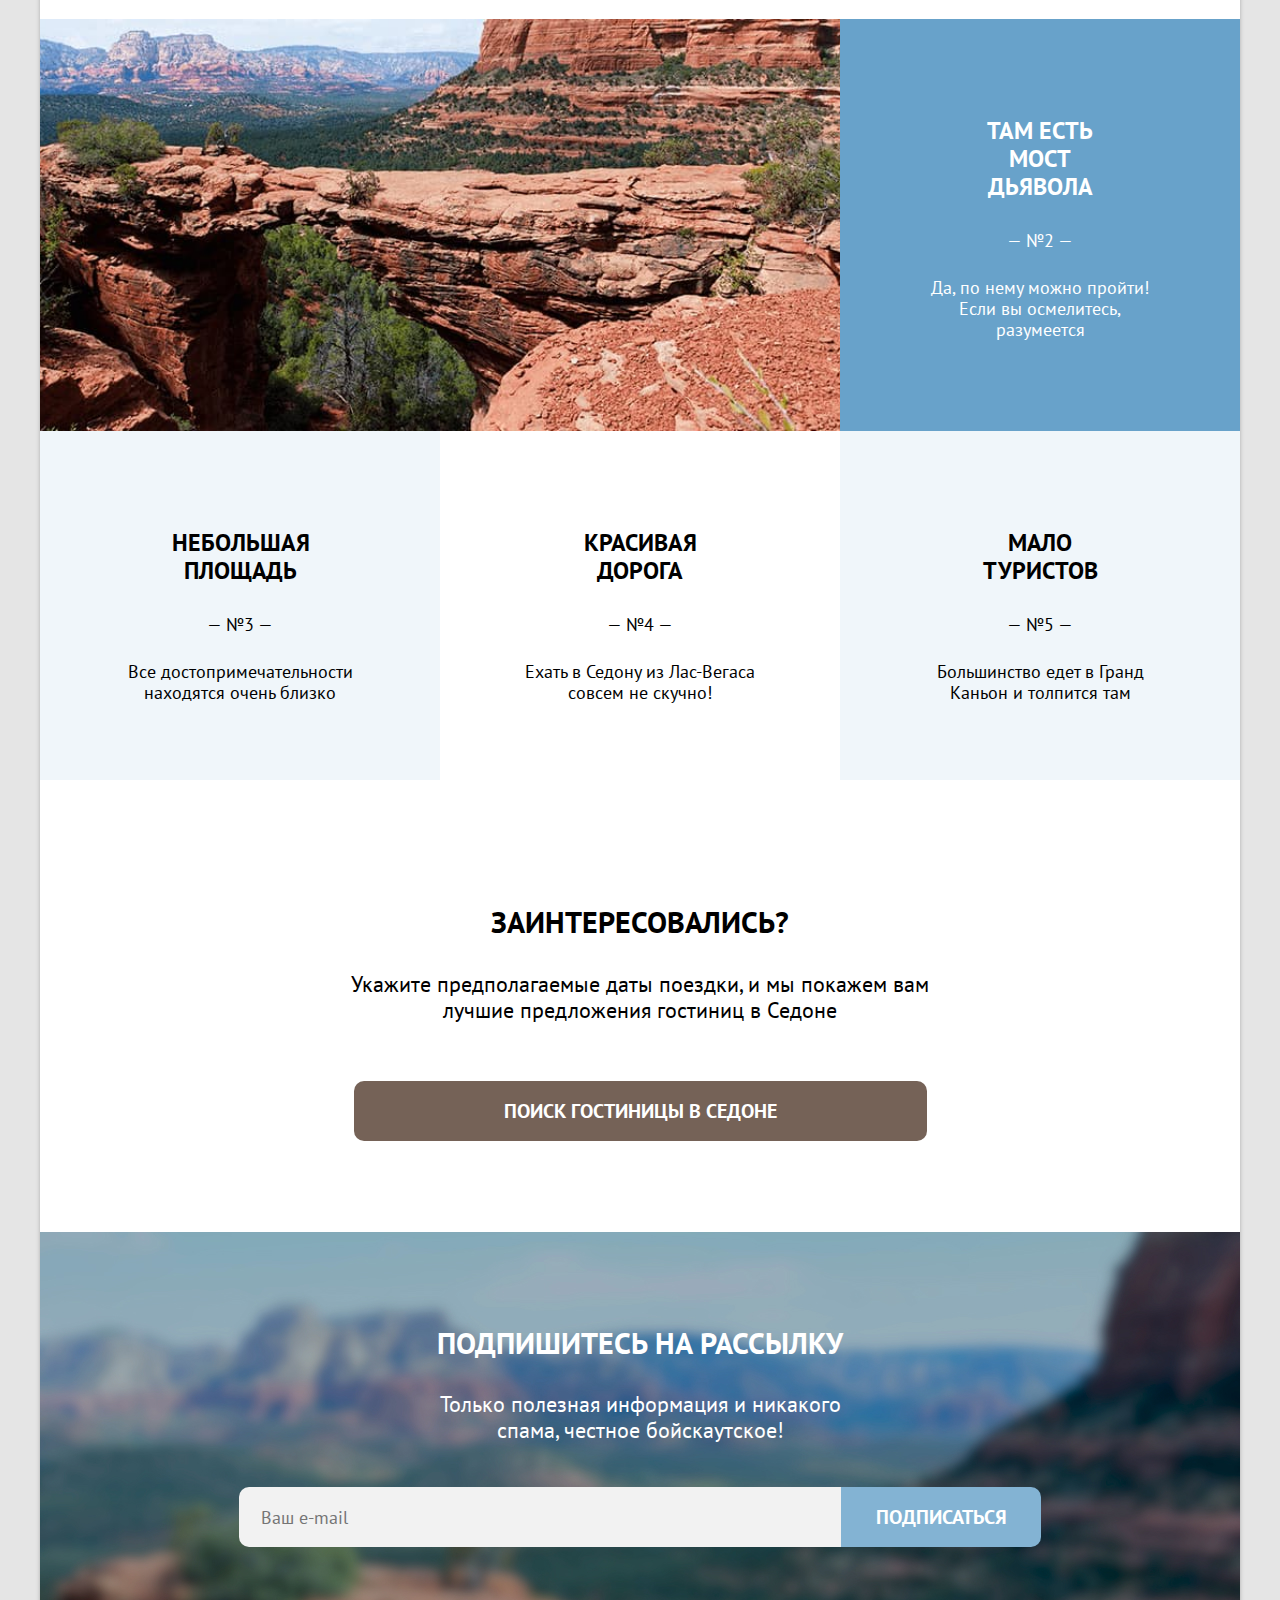
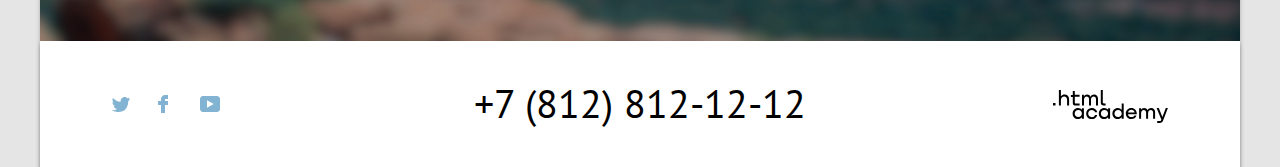
==== commit 5d2a5c85: "Update index.html" ====
--- a/index.html
+++ b/index.html
@@ -30,7 +30,7 @@
           </li>
         </ul>
         <a class="sedona-logo" href="#">
-          <img src="img/sedona.svg" alt="Логотип Седоны" width="138" height="70.05">
+          <img src="img/sedona.svg" alt="Логотип Седоны" width="138" height="70">
         </a>
         <ul class="navigation-list navigation-user">
           <li class="navigation-user-item">
@@ -45,8 +45,8 @@
               <span class="visually-hidden">
                 Избранное
               </span>
-              <p class="number-of-favourites">
-              </p>
+              <span class="number-of-favourites">
+              </span>
             </button>
             <div class="popover popover-favourites popover-open">
               <button class="popover-close-button" type="button">
@@ -60,7 +60,7 @@
                   <li class="favourites-item">
                     <a class="favourites-item-img-info" href="#">
                       <img src="./img/hotel-2-small.jpg" alt="Изображение первого отеля" class="hotel-cart-img"
-                        height="48px" width="48px">
+                        height="48" width="48">
                       <div class="favourites-item-info">
                         <h2 class="favourites-item-title">
                           Desert Quail Inn
@@ -91,7 +91,7 @@
                   <li class="favourites-item">
                     <a class="favourites-item-img-info" href="#">
                       <img src="./img/hotel-3-small.jpg" alt="Изображение второго отеля" class="hotel-cart-img"
-                        height="48px" width="48px">
+                        height="48" width="48">
                       <div class="favourites-item-info">
                         <h2 class="favourites-item-title">
                           Villas at Poco Diablo
@@ -122,9 +122,9 @@
                 </ul>
               </div>
               <button class="all-favourites-button button" type="button">
-                <p class="all-favourites-title">
+                <span class="all-favourites-title">
                   Все избранные
-                </p>
+                </span>
               </button>
             </div>
           </li>
@@ -168,11 +168,7 @@
                 Седона — не аттракцион для туристов, там течёт своя жизнь
               </p>
             </div>
-          </li>
-          <li class="reasons-item reasons-picture">
-            <div class="reasons-item-picture">
-              <img src="img/photo-1.jpg" class="reasons-img" alt="Фотография главной улицы" width="800" height="384">
-            </div>
+            <img src="img/photo-1.jpg" class="reasons-img" alt="Фотография главной улицы" width="800" height="384">
           </li>
           <li class="reasons-item">
             <div class="reasons-item-wrap">
@@ -233,12 +229,8 @@
               </p>
             </div>
           </li>
-          <li class="reasons-item reasons-picture">
-            <div class="reasons-item-picture">
-              <img src="img/photo-2.jpg" class="reasons-img" alt="Мост дьявола" width="800" height="384">
-            </div>
-          </li>
-          <li class="reasons-item">
+          <li class="reasons-item">
+            <img src="img/photo-2.jpg" class="reasons-img" alt="Мост дьявола" width="800" height="384">
             <div class="reasons-item-wrap">
               <h3 class="reasons-title">
                 Там есть мост дьявола
@@ -321,28 +313,27 @@
     <footer class="page-footer footer-container">
       <section class="social-contacts">
         <ul class="social-contacts-list">
-          <li class="social-contacts-item">
+          <li class="social-contacts-item twitter-item">
             <a class="social-link twitter-link" href="#">
               <span class="visually-hidden">
                 Мы в твиттере
               </span>
             </a>
           </li>
-          <li class="social-contacts-item">
+          <li class="social-contacts-item facebook-item">
             <a class="social-link facebook-link" href="#">
               <span class="visually-hidden">
                 Мы в фейсбуке
               </span>
             </a>
           </li>
-          <li class="social-contacts-item">
+          <li class="social-contacts-item youtube-item">
             <a class="social-link youtube-link" href="#">
               <span class="visually-hidden">
                 Мы в ютюбе
               </span>
             </a>
           </li>
-
         </ul>
       </section>
       <section class="contacts-phone">
--- a/css/style.css
+++ b/css/style.css
@@ -429,27 +429,32 @@
     text-align:center;
     display:grid;
     grid-template-columns:1fr 1fr 1fr;
-    grid-template-rows:384px 384px 384px;
     gap:0px;
     list-style-type:none;
 }
 .reasons-picture {
     grid-column:span 2;
 }
+.reasons-item-picture {
+    height:100%;
+}
+.reasons-img {
+    height:100%;
+    object-fit:cover;
+}
 .reasons-item:nth-of-type(1) .reasons-item-wrap,
-.reasons-item:nth-of-type(7) .reasons-item-wrap {
+.reasons-item:nth-of-type(5) .reasons-item-wrap {
     background-color: var(--coolDark);
     color: var(--white);
     width:400px;
-    height:384px;
-}
-.reasons-item:nth-of-type(3) .reasons-item-wrap,
-.reasons-item:nth-of-type(5) .reasons-item-wrap,
-.reasons-item:nth-of-type(8) .reasons-item-wrap,
-.reasons-item:nth-of-type(10) .reasons-item-wrap{
+}
+.reasons-item:nth-of-type(2) .reasons-item-wrap,
+.reasons-item:nth-of-type(4) .reasons-item-wrap,
+.reasons-item:nth-of-type(6) .reasons-item-wrap,
+.reasons-item:nth-of-type(8) .reasons-item-wrap{
     background-color: var(--coolLight_12);
 }
-.reasons-item:nth-of-type(4) .reasons-item-wrap {
+.reasons-item:nth-of-type(3) .reasons-item-wrap {
     background-color: var(--white);
 }
 .reasons-item:nth-of-type(9) .reasons-item-wrap {
@@ -458,14 +463,19 @@
 .reasons-item {
     margin:0;
     padding:0;
+    min-height:384px;
+}
+.reasons-item:nth-of-type(1),
+.reasons-item:nth-of-type(5) {
+    display:flex;
+    grid-column:span 3;
 }
 .reasons-item-wrap {
-    display:flex;
+    /* display:flex;
     flex-direction:column;
-    justify-content:space-between;
+    justify-content:space-between; */
     width:400px;
-    height:384px;
-    position:relative;
+    /* min-height:100%; */
 }
 .reasons-title {
     margin:0;
@@ -474,31 +484,45 @@
     text-transform: uppercase;
     line-height: 28px;
     align-self:center;
-    margin-top:98px;
-}
-.reasons-item:nth-of-type(3) .reasons-title,
-.reasons-item:nth-of-type(4) .reasons-title,
-.reasons-item:nth-of-type(5) .reasons-title {
-    margin-top:184px;
+    margin-right:auto;
+    margin-left:auto;
 }
 .reasons-item:nth-of-type(1) .reasons-title {
     width:140px;
+    margin-bottom:29px;
+}
+.reasons-item:nth-of-type(2) .reasons-title,
+.reasons-item:nth-of-type(3) .reasons-title,
+.reasons-item:nth-of-type(4) .reasons-title {
+    margin-bottom:20px;
+}
+.reasons-item:nth-of-type(5) .reasons-title {
+    width:171px;
+    margin-bottom:29px;
+}
+.reasons-item:nth-of-type(5) .reasons-item-wrap {
+    padding-top:98px;
+    padding-bottom:91px;
+}
+.reasons-item:nth-of-type(6) .reasons-title {
+    width:136px;
+    margin-bottom:29px;
 }
 .reasons-item:nth-of-type(7) .reasons-title {
-    width:171px;
+    width:113px;
+    margin-bottom:29px;
 }
 .reasons-item:nth-of-type(8) .reasons-title {
-    width:136px;
-}
-.reasons-item:nth-of-type(9) .reasons-title {
-    width:113px;
-}
-.reasons-item:nth-of-type(10) .reasons-title {
     width:114px;
+    margin-bottom:29px;
 }
 .reasons-number {
     font-size:18px;
     line-height: 21px;
+    display:block;
+    margin-right:auto;
+    margin-left:auto;
+    margin-bottom:26px;
 }
 .reasons-description {
     margin:0;
@@ -506,16 +530,20 @@
     line-height:21px;
     width: 220px;
     align-self: center;
-    margin-bottom:87px;
     text-align:center;
-}
-.reasons-item:nth-of-type(8) .reasons-description,
-.reasons-item:nth-of-type(9) .reasons-description,
-.reasons-item:nth-of-type(10) .reasons-description {
+    margin-left:auto;
+    margin-right:auto;
+}
+.reasons-item:nth-of-type(6) .reasons-description,
+.reasons-item:nth-of-type(7) .reasons-description,
+.reasons-item:nth-of-type(8) .reasons-description {
     width:250px;
-    margin-bottom:109px;
-}
-.reasons-item:nth-of-type(3) .reasons-description {
+}
+.reasons-item:nth-of-type(1) .reasons-item-wrap {
+    padding-top:98px;
+    padding-bottom:91px;
+}
+.reasons-item:nth-of-type(2) .reasons-description {
     width:172px;
 }
 .reasons-item:nth-of-type(4) .reasons-description {
@@ -524,35 +552,37 @@
 .reasons-item:nth-of-type(5) .reasons-description {
     width:250px;
 }
-.reasons-item:nth-of-type(3) .reasons-description,
-.reasons-item:nth-of-type(4) .reasons-description,
-.reasons-item:nth-of-type(5) .reasons-description {
-    margin-bottom:89px;
+.reasons-item:nth-of-type(2) .reasons-item-wrap {
+    padding-top:89px;
+    padding-bottom:89px;
+}
+.reasons-item:nth-of-type(3) .reasons-item-wrap {
+    padding-top:91px;
+    padding-bottom:89px;
+}
+.reasons-item:nth-of-type(4) .reasons-item-wrap {
+    padding-top:85px;
+    padding-bottom:89px;
+}
+.reasons-item:nth-of-type(6) .reasons-item-wrap,
+.reasons-item:nth-of-type(7) .reasons-item-wrap,
+.reasons-item:nth-of-type(8) .reasons-item-wrap {
+    padding-top:98px;
+    padding-bottom:77px;
 }
 .subreason-1,
 .subreason-2, 
 .subreason-3 {
-    position:absolute;
-    top:89px;
-}
-.subreason-1 {
-    left:163.2px;
-}
-.subreason-2 {
-    left:163px;
-    top:92px;
-}
-.subreason-3 {
-    left:168px;
-    top:86px;
+    margin-left:auto;
+    margin-right:auto;
+    display:block;
+    margin-bottom:23px;
 }
 .hotel-search {
     display:flex;
     flex-direction:column;
     justify-content:center;
     padding:91px 0;
-}
-.hotel-search-text {
 }
 .hotel-search-question {
     margin:0;
@@ -671,7 +701,7 @@
 }
 .email:active {
     background-color:var(--white);
-    border:2px solid var(--black);
+    outline:2px solid var(--black);
 }
 .filters {
     background: var(--coolDark) url(../img/bg_catalog_1.jpg) no-repeat;
@@ -683,9 +713,6 @@
     font-weight: 700;
     padding:0;
     margin:0;
-    /* padding-left:71px;
-    padding-top:55px;
-    padding-right:601px; */
     padding-top:62px;
     padding-left:71px;
 }
@@ -772,25 +799,26 @@
 .check-input:checked + .check::before {
     background-image:url(../img/tick.svg);
     background-repeat:no-repeat;
-    background-position:center;
+    background-position:4px 5px;
 }
 .check-input:checked:hover + .check::before {
     background-image:url(../img/tick.svg);
     background-repeat:no-repeat;
-    background-position:center;
+    background-position:4px 5px;
     background-color:rgba(255,255,255,0.6);
 }
 .check-input:checked:focus +.check::before { 
     border:3px solid rgba(131, 179, 211,0.6);
     background-color:rgba(255,255,255,0.6);
     outline:none;
+    background-position:1px 2px;
     border-radius:4px;
     box-sizing: border-box;
 }
 .check-input:checked:active +.check::before { 
     background-image:url(../img/tick.svg);
     background-repeat:no-repeat;
-    background-position:center;
+    background-position:4px 5px;
     background-color:rgba(255,255,255,0.3);
 }
 .infrastructure-title, .housing-type-title, .cost-title {
@@ -1093,6 +1121,9 @@
 .hotels-item:nth-of-type(4) {
     margin-top:3px;
 }
+.hotels-item:nth-of-type(4) {
+    margin-bottom:3px;
+}
 .hotels-item-info {
     display:flex;
     flex-direction:column;
@@ -1359,7 +1390,7 @@
     cursor:pointer;
     padding:0;
 }
-.social-contacts-item:nth-of-type(1){
+.twitter-item{
     background-image:url(../img/social-twitter.svg);
     background-repeat:no-repeat;
     background-position:center;
@@ -1383,7 +1414,7 @@
 .social-contacts-item:nth-of-type(1):active {
     opacity:30%;
 }
-.social-contacts-item:nth-of-type(2) {
+.facebook-item {
     background-image:url(../img/social-facebook.svg);
     background-repeat:no-repeat;
     background-position:center;
@@ -1406,7 +1437,7 @@
 .social-contacts-item:nth-of-type(2):active {
     opacity:30%;
 }
-.social-contacts-item:nth-of-type(3) {
+.youtube-item {
     background-image:url(../img/social-youtube.svg);
     background-repeat:no-repeat;
     background-position:center;
